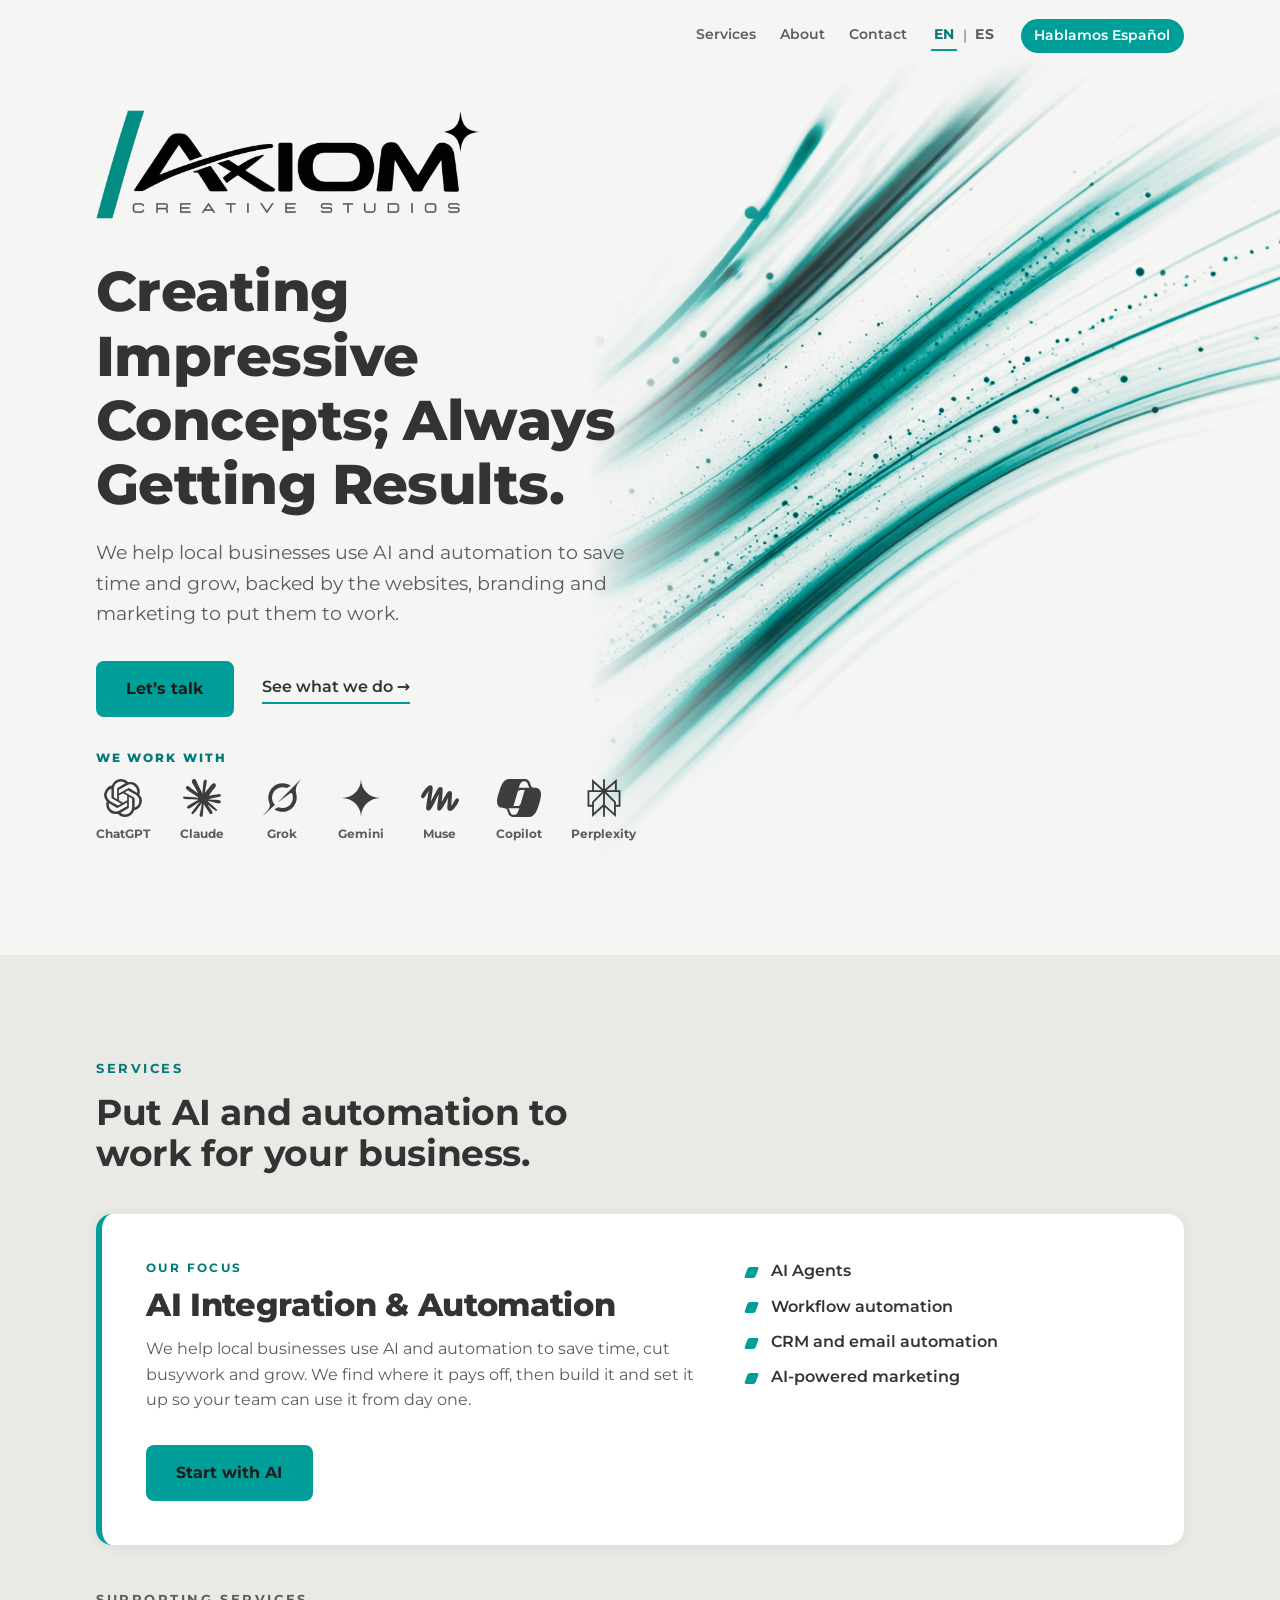
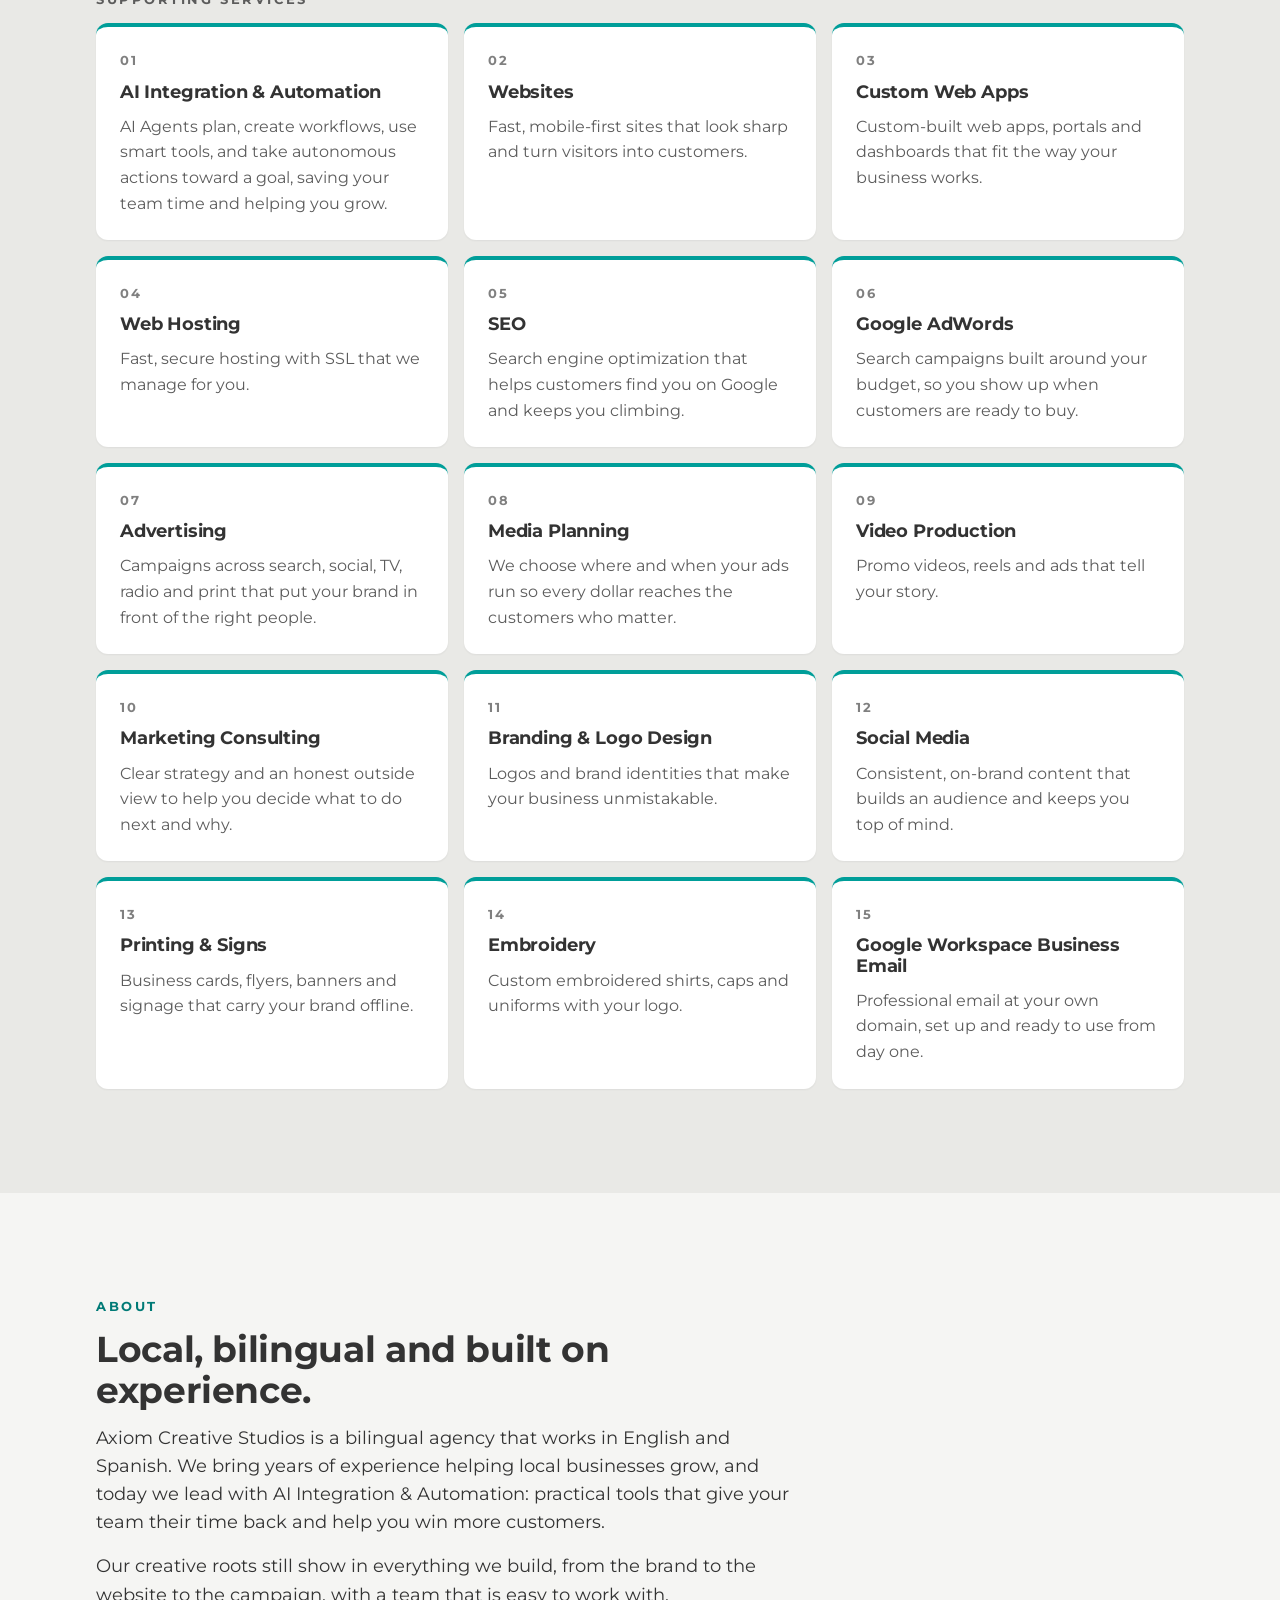
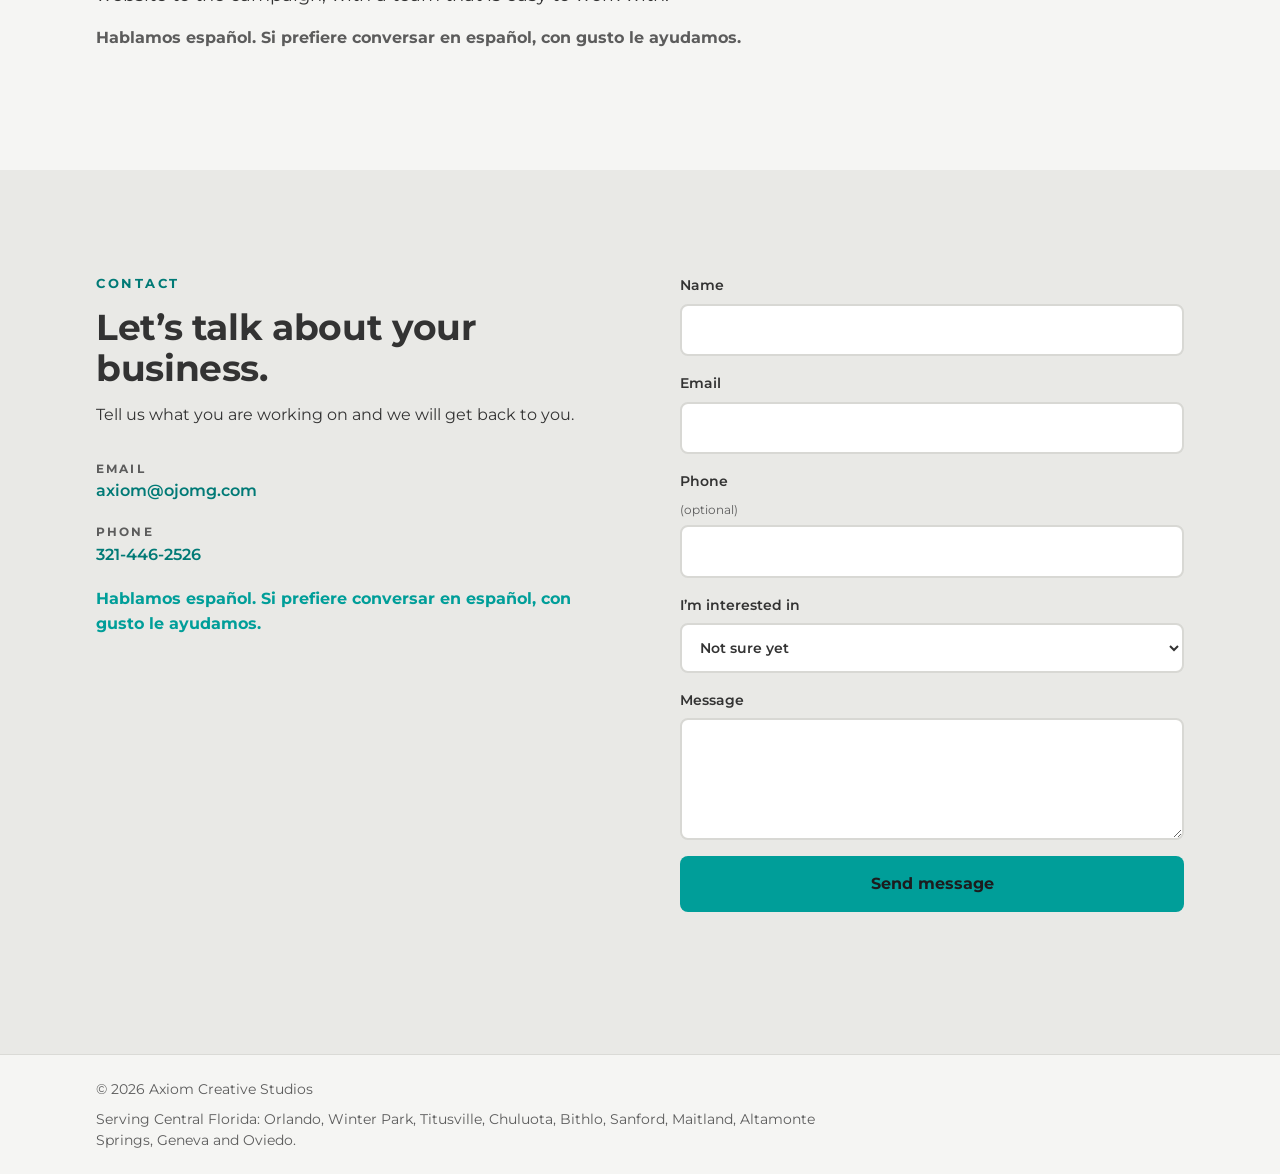
==== index.html @ d04ea693 "SEO: Central Florida service area in schema, titles, and footer (EN/ES)" ====
<!DOCTYPE html>
<html lang="en">
<head>
  <meta name="google-site-verification" content="9jqyWaBI-iNR7sB55jMZqFreVqy4OiHVI0_mML-vgHI" />
<meta charset="utf-8">
<meta name="viewport" content="width=device-width, initial-scale=1">
<title>Axiom Creative Studios | Orlando &amp; Central Florida</title>
<meta name="description" content="Bilingual (EN/ES) agency serving Orlando and Central Florida: AI integration &amp; automation, web design, SEO, Google Ads, branding, video and marketing.">
<meta name="theme-color" content="#F5F5F3">
<link rel="canonical" href="https://axiomcreativestudios.com/">
<link rel="alternate" hreflang="en" href="https://axiomcreativestudios.com/">
<link rel="alternate" hreflang="es" href="https://axiomcreativestudios.com/es/">
<link rel="alternate" hreflang="x-default" href="https://axiomcreativestudios.com/">
<link rel="icon" href="/favicon.ico" sizes="48x48">
<link rel="icon" type="image/png" sizes="64x64" href="/assets/favicon.png">
<link rel="apple-touch-icon" href="/assets/apple-touch-icon.png">
<meta property="og:type" content="website">
<meta property="og:title" content="Axiom Creative Studios | Orlando &amp; Central Florida">
<meta property="og:description" content="Creating Impressive Concepts; Always Getting Results. AI Integration &amp; Automation and marketing for local businesses. Bilingual EN/ES.">
<meta property="og:url" content="https://axiomcreativestudios.com/">
<meta property="og:image" content="https://axiomcreativestudios.com/assets/og.png">
<meta property="og:site_name" content="Axiom Creative Studios">
<meta property="og:image:width" content="1200">
<meta property="og:image:height" content="630">
<meta property="og:image:alt" content="Axiom Creative Studios, bilingual AI and marketing agency serving Orlando and Central Florida">
<meta property="og:locale" content="en_US">
<meta property="og:locale:alternate" content="es_US">
<meta name="twitter:card" content="summary_large_image">
<meta name="twitter:title" content="Axiom Creative Studios | Orlando &amp; Central Florida">
<meta name="twitter:description" content="Creating Impressive Concepts; Always Getting Results. AI Integration &amp; Automation and marketing for local businesses. Bilingual EN/ES.">
<meta name="twitter:image" content="https://axiomcreativestudios.com/assets/og.png">
<meta name="twitter:image:alt" content="Axiom Creative Studios, bilingual AI and marketing agency serving Orlando and Central Florida">
<link rel="preload" href="assets/fonts/montserrat-latin-wght-normal.woff2" as="font" type="font/woff2" crossorigin>
<link rel="stylesheet" href="style.css">
<script type="application/ld+json">
{"@context": "https://schema.org", "@type": "ProfessionalService", "@id": "https://axiomcreativestudios.com/#organization", "name": "Axiom Creative Studios", "url": "https://axiomcreativestudios.com/", "logo": "https://axiomcreativestudios.com/assets/logo.png", "image": "https://axiomcreativestudios.com/assets/og.png", "description": "Bilingual (English/Spanish) agency serving Orlando and Central Florida, offering AI Integration & Automation, websites, SEO, advertising, branding and marketing services for local businesses.", "email": "axiom@ojomg.com", "telephone": "+1-321-446-2526", "address": {"@type": "PostalAddress", "addressLocality": "Orlando", "addressRegion": "FL", "addressCountry": "US"}, "areaServed": [{"@type": "AdministrativeArea", "name": "Central Florida"}, {"@type": "City", "name": "Orlando", "containedInPlace": {"@type": "State", "name": "Florida"}}, {"@type": "City", "name": "Winter Park", "containedInPlace": {"@type": "State", "name": "Florida"}}, {"@type": "City", "name": "Titusville", "containedInPlace": {"@type": "State", "name": "Florida"}}, {"@type": "City", "name": "Chuluota", "containedInPlace": {"@type": "State", "name": "Florida"}}, {"@type": "City", "name": "Bithlo", "containedInPlace": {"@type": "State", "name": "Florida"}}, {"@type": "City", "name": "Sanford", "containedInPlace": {"@type": "State", "name": "Florida"}}, {"@type": "City", "name": "Maitland", "containedInPlace": {"@type": "State", "name": "Florida"}}, {"@type": "City", "name": "Altamonte Springs", "containedInPlace": {"@type": "State", "name": "Florida"}}, {"@type": "City", "name": "Geneva", "containedInPlace": {"@type": "State", "name": "Florida"}}, {"@type": "City", "name": "Oviedo", "containedInPlace": {"@type": "State", "name": "Florida"}}], "knowsLanguage": ["en", "es"], "availableLanguage": ["English", "Spanish"], "contactPoint": {"@type": "ContactPoint", "contactType": "customer service", "email": "axiom@ojomg.com", "telephone": "+1-321-446-2526", "availableLanguage": ["English", "Spanish"]}, "makesOffer": [{"@type": "Offer", "itemOffered": {"@type": "Service", "name": "AI Integration & Automation"}}, {"@type": "Offer", "itemOffered": {"@type": "Service", "name": "Website Design"}}, {"@type": "Offer", "itemOffered": {"@type": "Service", "name": "Custom Web Apps"}}, {"@type": "Offer", "itemOffered": {"@type": "Service", "name": "Web Hosting"}}, {"@type": "Offer", "itemOffered": {"@type": "Service", "name": "Search Engine Optimization (SEO)"}}, {"@type": "Offer", "itemOffered": {"@type": "Service", "name": "Google Ads (AdWords)"}}, {"@type": "Offer", "itemOffered": {"@type": "Service", "name": "Advertising"}}, {"@type": "Offer", "itemOffered": {"@type": "Service", "name": "Media Planning"}}, {"@type": "Offer", "itemOffered": {"@type": "Service", "name": "Video Production"}}, {"@type": "Offer", "itemOffered": {"@type": "Service", "name": "Marketing Consulting"}}, {"@type": "Offer", "itemOffered": {"@type": "Service", "name": "Branding & Logo Design"}}, {"@type": "Offer", "itemOffered": {"@type": "Service", "name": "Social Media Marketing"}}, {"@type": "Offer", "itemOffered": {"@type": "Service", "name": "Printing & Signs"}}, {"@type": "Offer", "itemOffered": {"@type": "Service", "name": "Embroidery"}}, {"@type": "Offer", "itemOffered": {"@type": "Service", "name": "Google Workspace Business Email"}}]}
</script>
</head>
<body>
<a class="skip" href="#services">Skip to content</a>

<header class="hero hero--bleed" id="top">
  <nav class="nav" aria-label="Main">
    <a href="#services">Services</a>
    <a href="#about">About</a>
    <a href="#contact">Contact</a>
    <div class="lang-switch" role="group" aria-label="Language">
      <a href="/" lang="en" hreflang="en" aria-current="page">EN</a>
      <span class="lang-sep" aria-hidden="true">|</span>
      <a href="/es/" lang="es" hreflang="es">ES</a>
    </div>
    <a class="nav-es" href="/es/" lang="es">Hablamos Espa&ntilde;ol</a>
  </nav>
  <div class="hero-visual hero-visual--bleed" aria-hidden="true">
    <picture>
      <source type="image/webp" srcset="assets/hero-data-streams.webp">
      <img src="assets/hero-data-streams.png" width="1600" height="1000" alt="">
    </picture>
  </div>
  <div class="wrap hero-inner hero-inner--bleed">
    <div class="hero-copy">
    <img class="hero-logo" src="assets/logo.webp" width="1200" height="341" alt="Axiom Creative Studios">
    <h1>Creating Impressive Concepts; Always Getting&nbsp;Results.</h1>
    <p class="lead">We help local businesses use AI and automation to save time and grow, backed by the websites, branding and marketing to put them to work.</p>
    <p class="hero-cta">
      <a class="btn btn-primary" href="#contact">Let&rsquo;s talk</a>
      <a class="btn-link" href="#services">See what we do <span aria-hidden="true">&rarr;</span></a>
    </p>
    <div class="ai-logos">
      <p class="ai-logos-label">We work with</p>
      <ul class="ai-logos-list">
        <li><img src="assets/ai-logos/chatgpt.svg" width="24" height="24" alt="ChatGPT"><span>ChatGPT</span></li>
        <li><img src="assets/ai-logos/claude.svg" width="24" height="24" alt="Claude"><span>Claude</span></li>
        <li><img src="assets/ai-logos/grok.svg" width="24" height="24" alt="Grok"><span>Grok</span></li>
        <li><img src="assets/ai-logos/gemini.svg" width="24" height="24" alt="Gemini"><span>Gemini</span></li>
        <li><img src="assets/ai-logos/muse.svg" width="24" height="24" alt="Muse"><span>Muse</span></li>
        <li><img src="assets/ai-logos/copilot.svg" width="24" height="24" alt="Copilot"><span>Copilot</span></li>
        <li><img src="assets/ai-logos/perplexity.svg" width="24" height="24" alt="Perplexity"><span>Perplexity</span></li>
      </ul>
    </div>
    </div>
  </div>
</header>

<main>
<section class="services" id="services" aria-labelledby="services-h">
  <div class="wrap">
    <p class="eyebrow">Services</p>
    <h2 id="services-h">Put AI and automation to work for your business.</h2>

    <article class="feature">
      <div>
        <p class="tag">Our focus</p>
        <h3>AI Integration &amp; Automation</h3>
        <p>We help local businesses use AI and automation to save time, cut busywork and grow. We find where it pays off, then build it and set it up so your team can use it from day one.</p>
      </div>
      <ul class="feature-list">
        <li>AI Agents</li>
        <li>Workflow automation</li>
        <li>CRM and email automation</li>
        <li>AI-powered marketing</li>
      </ul>
      <a class="btn btn-primary" href="#contact">Start with AI</a>
    </article>

    <h3 class="sub">Supporting services</h3>
    <ul class="grid">
      <li class="card"><span class="num" aria-hidden="true">01</span><h3>AI Integration &amp; Automation</h3><p>AI Agents plan, create workflows, use smart tools, and take autonomous actions toward a goal, saving your team time and helping you grow.</p></li>
      <li class="card"><span class="num" aria-hidden="true">02</span><h3>Websites</h3><p>Fast, mobile-first sites that look sharp and turn visitors into customers.</p></li>
      <li class="card"><span class="num" aria-hidden="true">03</span><h3>Custom Web Apps</h3><p>Custom-built web apps, portals and dashboards that fit the way your business works.</p></li>
      <li class="card"><span class="num" aria-hidden="true">04</span><h3>Web Hosting</h3><p>Fast, secure hosting with SSL that we manage for you.</p></li>
      <li class="card"><span class="num" aria-hidden="true">05</span><h3>SEO</h3><p>Search engine optimization that helps customers find you on Google and keeps you climbing.</p></li>
      <li class="card"><span class="num" aria-hidden="true">06</span><h3>Google AdWords</h3><p>Search campaigns built around your budget, so you show up when customers are ready to buy.</p></li>
      <li class="card"><span class="num" aria-hidden="true">07</span><h3>Advertising</h3><p>Campaigns across search, social, TV, radio and print that put your brand in front of the right people.</p></li>
      <li class="card"><span class="num" aria-hidden="true">08</span><h3>Media Planning</h3><p>We choose where and when your ads run so every dollar reaches the customers who matter.</p></li>
      <li class="card"><span class="num" aria-hidden="true">09</span><h3>Video Production</h3><p>Promo videos, reels and ads that tell your story.</p></li>
      <li class="card"><span class="num" aria-hidden="true">10</span><h3>Marketing Consulting</h3><p>Clear strategy and an honest outside view to help you decide what to do next and why.</p></li>
      <li class="card"><span class="num" aria-hidden="true">11</span><h3>Branding &amp; Logo Design</h3><p>Logos and brand identities that make your business unmistakable.</p></li>
      <li class="card"><span class="num" aria-hidden="true">12</span><h3>Social Media</h3><p>Consistent, on-brand content that builds an audience and keeps you top of mind.</p></li>
      <li class="card"><span class="num" aria-hidden="true">13</span><h3>Printing &amp; Signs</h3><p>Business cards, flyers, banners and signage that carry your brand offline.</p></li>
      <li class="card"><span class="num" aria-hidden="true">14</span><h3>Embroidery</h3><p>Custom embroidered shirts, caps and uniforms with your logo.</p></li>
      <li class="card"><span class="num" aria-hidden="true">15</span><h3>Google Workspace Business Email</h3><p>Professional email at your own domain, set up and ready to use from day one.</p></li>
    </ul>
  </div>
</section>

<section class="about" id="about" aria-labelledby="about-h">
  <div class="wrap narrow">
    <p class="eyebrow">About</p>
    <h2 id="about-h">Local, bilingual and built on experience.</h2>
    <p>Axiom Creative Studios is a bilingual agency that works in English and Spanish. We bring years of experience helping local businesses grow, and today we lead with AI Integration &amp; Automation: practical tools that give your team their time back and help you win more customers.</p><p>Our creative roots still show in everything we build, from the brand to the website to the campaign, with a team that is easy to work with.</p>
    <p class="es-note" lang="es">Hablamos espa&ntilde;ol. Si prefiere conversar en espa&ntilde;ol, con gusto le ayudamos.</p>
  </div>
</section>

<section class="contact" id="contact" aria-labelledby="contact-h">
  <div class="wrap contact-grid">
    <div>
      <p class="eyebrow">Contact</p>
      <h2 id="contact-h">Let&rsquo;s talk about your business.</h2>
      <p>Tell us what you are working on and we will get back to you.</p>
      <ul class="info">
        <li><span>Email</span><a href="mailto:axiom@ojomg.com">axiom@ojomg.com</a></li>
        <li><span>Phone</span><a href="tel:+13214462526">321-446-2526</a></li>
      </ul>
      <p class="es-note" lang="es">Hablamos espa&ntilde;ol. Si prefiere conversar en espa&ntilde;ol, con gusto le ayudamos.</p>
    </div>
    <form id="form" class="form" action="https://formsubmit.co/ajax/7cbbb606fe5fa0373ffbc75c86ce14c3" method="POST">
      <input type="hidden" name="_subject" value="New inquiry from axiomcreativestudios.com">
      <input type="hidden" name="_template" value="table">
      <input type="hidden" name="_captcha" value="false">
      <label>Name<input name="name" autocomplete="name" required></label>
      <label>Email<input type="email" name="email" autocomplete="email" required></label>
      <label>Phone <small>(optional)</small><input type="tel" name="phone" autocomplete="tel"></label>
      <label>I&rsquo;m interested in
        <select name="service">
          <option>Not sure yet</option>
          <option>AI Integration &amp; Automation</option>
          <option>Websites</option>
          <option>Custom Web Apps</option>
          <option>Web Hosting</option>
          <option>SEO</option>
          <option>Google AdWords</option>
          <option>Advertising</option>
          <option>Media Planning</option>
          <option>Video Production</option>
          <option>Marketing Consulting</option>
          <option>Branding &amp; Logo Design</option>
          <option>Social Media</option>
          <option>Printing &amp; Signs</option>
          <option>Embroidery</option>
          <option>Google Workspace Business Email</option>
        </select>
      </label>
      <label>Message<textarea name="message" rows="4" required></textarea></label>
      <input type="text" name="_honey" tabindex="-1" autocomplete="off" class="hp" aria-hidden="true">
      <button class="btn btn-primary" type="submit">Send message</button>
      <p class="status" id="status" role="status" aria-live="polite"></p>
    </form>
  </div>
</section>
</main>

<footer class="footer">
  <div class="wrap">
    <p>&copy; 2026 Axiom Creative Studios</p>
    <p class="service-area">Serving Central Florida: Orlando, Winter Park, Titusville, Chuluota, Bithlo, Sanford, Maitland, Altamonte Springs, Geneva and Oviedo.</p>
  </div>
</footer>

<script>
(function(){
  var f=document.getElementById('form'),s=document.getElementById('status');
  f.addEventListener('submit',function(e){
    e.preventDefault();
    var b=f.querySelector('button[type="submit"]');
    b.disabled=true;
    s.textContent='Sending...';
    var d=new FormData(f);
    if(d.get('email')) d.set('_replyto',d.get('email'));
    fetch(f.action,{method:'POST',body:d,headers:{Accept:'application/json'}})
      .then(function(r){
        return r.json().then(function(data){
          var activating=data&&typeof data.message==='string'&&/activat/i.test(data.message);
          if((!r.ok||data.success===false||data.success==='false')&&!activating) throw data;
          return data;
        },function(){if(!r.ok)throw 0;});
      })
      .then(function(){
        f.reset();
        s.textContent='Thanks! We\u2019ll get back to you soon.';
      })
      .catch(function(){
        var body='Name: '+d.get('name')+'\nEmail: '+d.get('email')+'\nPhone: '+(d.get('phone')||'')+'\nInterested in: '+d.get('service')+'\n\n'+d.get('message');
        s.textContent='Something went wrong. Opening your email app so you can send the message instead...';
        location.href='mailto:axiom@ojomg.com?subject='+encodeURIComponent('Website inquiry from '+d.get('name'))+'&body='+encodeURIComponent(body);
      })
      .then(function(){b.disabled=false;});
  });
})();
</script>
</body>
</html>
---- style.css ----
@font-face{font-family:Montserrat;src:url(assets/fonts/montserrat-latin-wght-normal.woff2) format("woff2");font-weight:100 900;font-style:normal;font-display:swap}
:root{--teal:#009E99;--teal-text:#007A76;--text:#333333;--muted:#5C5C5C;--gray:#808080;--off:#F5F5F3;--soft:#E9E9E6;--ink:#1C1C1E}
*,*::before,*::after{box-sizing:border-box}
html{scroll-behavior:smooth;scroll-padding-top:1rem}
body{margin:0;font-family:Montserrat,system-ui,-apple-system,"Segoe UI",sans-serif;color:var(--text);background:var(--off);line-height:1.6;font-size:1rem;-webkit-text-size-adjust:100%}
img{max-width:100%;height:auto;display:block}
a{color:inherit}
.wrap{width:min(100% - 2.5rem,68rem);margin-inline:auto}
.narrow>*{max-width:44rem}
.skip{position:absolute;left:-999px;top:0;background:var(--teal);color:var(--ink);padding:.6rem 1rem;z-index:10}
.skip:focus{left:0}
:focus-visible{outline:3px solid var(--teal);outline-offset:3px}

h1,h2,h3{line-height:1.15;margin:0 0 .75rem;font-weight:700;letter-spacing:-.01em;color:var(--text)}
h1{font-size:clamp(1.85rem,7vw,3.5rem);font-weight:800;max-width:20ch}
h2{font-size:clamp(1.5rem,4.5vw,2.25rem);max-width:24ch}
h3{font-size:1.1rem}
p{margin:0 0 1rem}
.eyebrow{font-size:.8rem;font-weight:700;letter-spacing:.2em;text-transform:uppercase;color:var(--teal-text);margin-bottom:.75rem}

/* Hero */
.hero{background:var(--off);padding-bottom:clamp(3.5rem,10vw,7rem);position:relative;overflow:hidden}
.hero::after{content:"";position:absolute;right:-8rem;top:-8rem;width:26rem;height:26rem;border-radius:50%;background:radial-gradient(closest-side,rgba(0,158,153,.12),transparent);pointer-events:none}
.nav{display:flex;justify-content:flex-end;gap:1.5rem;padding:1.1rem 1.25rem;font-size:.85rem;font-weight:600;position:relative;z-index:1}
.nav a{text-decoration:none;color:var(--muted);padding:.4rem 0;border-bottom:2px solid transparent}
.nav a:hover{color:var(--text);border-bottom-color:var(--teal)}
.nav{align-items:center}
.nav a.nav-es{background:var(--teal);color:#fff;padding:.4rem .85rem;border-radius:999px;border-bottom:0;white-space:nowrap}
.nav a.nav-es:hover{color:#fff;filter:brightness(1.08)}
@media (max-width:480px){.nav{flex-wrap:wrap;gap:.65rem 1rem;font-size:.8rem}.nav a.nav-es{padding:.35rem .7rem}}
.hero-inner{padding-top:clamp(1.5rem,5vw,3.5rem);position:relative;z-index:1}
.hero-logo{width:min(100%,26rem);margin-bottom:clamp(2rem,6vw,3.5rem)}
.lead{font-size:clamp(1rem,2.6vw,1.2rem);max-width:40rem;color:var(--muted);margin:1.25rem 0 2rem}
.hero-cta{display:flex;flex-wrap:wrap;align-items:center;gap:1.25rem 1.75rem;margin:0}

.btn{display:inline-block;font:inherit;font-weight:700;font-size:1rem;text-decoration:none;border:0;border-radius:.5rem;padding:.95rem 1.9rem;cursor:pointer;transition:transform .15s,box-shadow .15s}
.btn-primary{background:var(--teal);color:var(--ink)}
.btn-primary:hover{transform:translateY(-2px);box-shadow:0 8px 22px rgba(0,158,153,.32)}
.btn:disabled{opacity:.6;cursor:wait}
.btn-link{font-weight:600;color:var(--text);text-decoration:none;border-bottom:2px solid var(--teal);padding-bottom:.15rem}
.btn-link:hover{color:var(--teal-text)}

/* Services */
.services{background:var(--soft);padding:clamp(3.5rem,9vw,6.5rem) 0}
.feature{margin:2.5rem 0 3rem;background:#fff;color:var(--text);border-radius:1rem;padding:clamp(1.5rem,5vw,2.75rem);border-left:6px solid var(--teal);box-shadow:0 2px 12px rgba(51,51,51,.08);display:grid;gap:1.5rem;align-items:start}
.feature h3{font-size:clamp(1.5rem,4.5vw,2rem);font-weight:800}
.feature p{color:var(--muted);margin:0}
.tag{font-size:.75rem!important;font-weight:700;letter-spacing:.2em;text-transform:uppercase;color:var(--teal-text)!important;margin-bottom:.6rem!important}
.feature-list{list-style:none;margin:0;padding:0;display:grid;gap:.6rem}
.feature-list li{padding-left:1.6rem;position:relative;font-weight:600}
.feature-list li::before{content:"";position:absolute;left:0;top:.55em;width:.7rem;height:.7rem;border-radius:2px;background:var(--teal);transform:skewX(-20deg)}
.feature .btn{justify-self:start}
.sub{font-size:.8rem;letter-spacing:.2em;text-transform:uppercase;color:var(--muted);margin:0 0 1rem}
.grid{list-style:none;margin:0;padding:0;display:grid;gap:1rem;grid-template-columns:1fr}
.card{background:#fff;border-radius:.75rem;padding:1.5rem;border-top:4px solid var(--teal);box-shadow:0 1px 2px rgba(28,28,30,.06)}
.card p{margin:0;color:var(--muted)}
.num{display:block;font-size:.8rem;font-weight:700;letter-spacing:.15em;color:var(--gray);margin-bottom:.6rem}

/* About */
.about{background:var(--off);padding:clamp(3.5rem,9vw,6.5rem) 0}
.about p:not(.eyebrow){font-size:1.1rem}
.about [lang=es]{color:var(--muted);font-size:1rem!important}

/* Contact */
.contact{background:var(--soft);padding:clamp(3.5rem,9vw,6.5rem) 0}
.contact-grid{display:grid;gap:2.5rem}
.info{list-style:none;padding:0;margin:2rem 0 0}
.info li{display:flex;flex-direction:column;margin-bottom:1.1rem}
.info span{font-size:.75rem;letter-spacing:.18em;text-transform:uppercase;color:var(--muted);font-weight:700}
.info a{color:var(--teal-text);font-weight:600;text-decoration:none;word-break:break-word;border-bottom:1px solid transparent;width:fit-content}
.info a:hover{border-bottom-color:var(--teal-text)}
.form{display:grid;gap:1rem}
.form label{display:grid;gap:.4rem;font-weight:600;font-size:.9rem}
.form small{font-weight:400;color:var(--muted)}
input,select,textarea{font:inherit;color:var(--text);background:#fff;border:2px solid #D8D8D4;border-radius:.5rem;padding:.8rem .9rem;width:100%}
input:focus,select:focus,textarea:focus{outline:none;border-color:var(--teal);box-shadow:0 0 0 3px rgba(0,158,153,.2)}
textarea{resize:vertical;min-height:7rem}
.hp{position:absolute;left:-9999px;height:0;width:0;opacity:0}
.status{min-height:1.5em;margin:0;color:var(--teal-text);font-weight:600;font-size:.9rem}

/* Footer */
.footer{background:var(--off);color:var(--muted);border-top:1px solid #DADAD6;padding:1.5rem 0;font-size:.85rem}
.footer p{margin:0}
.footer .service-area{margin-top:.55rem;max-width:46rem;line-height:1.5}

@media (min-width:40rem){.grid{grid-template-columns:repeat(2,1fr)}}
@media (min-width:48rem){.feature{grid-template-columns:1.4fr 1fr;gap:2rem 3rem}.feature .btn{grid-column:1/-1}}
@media (min-width:62rem){
  .grid{grid-template-columns:repeat(3,1fr)}
  .contact-grid{grid-template-columns:1fr 1fr;gap:5rem;align-items:start}
  .nav{padding-inline:max(1.25rem,calc((100vw - 68rem)/2))}
}
@media (prefers-reduced-motion:reduce){html{scroll-behavior:auto}.btn{transition:none}}

/* Hero visual: full-bleed data streams, fades into the page. Below the copy on small screens so text is never covered. */
.hero--bleed{position:relative;overflow:hidden;display:grid;grid-template-columns:1fr;grid-template-areas:"nav" "copy" "visual"}
.hero--bleed>.nav{grid-area:nav}
.hero--bleed>.hero-inner{grid-area:copy}
.hero--bleed>.hero-visual--bleed{grid-area:visual}
.hero-copy{min-width:0}
.hero-visual--bleed{width:min(100% - 2.5rem,40rem);justify-self:center;margin:.75rem auto 0;pointer-events:none}
.hero-visual--bleed picture,.hero-visual--bleed img{display:block;width:100%;height:auto;border:0;background:transparent}
.hero-inner--bleed{padding-top:clamp(1.25rem,3vw,2.5rem)}
@media (min-width:62rem){
  .hero--bleed{grid-template-areas:"nav" "copy"}
  .hero--bleed::after{display:none}
  .hero-visual--bleed{position:absolute;right:0;top:2.75rem;bottom:0;width:54%;max-width:none;margin:0;justify-self:auto;z-index:0}
  .hero-visual--bleed picture{height:100%}
  .hero-visual--bleed img{height:100%;object-fit:cover;object-position:right center;-webkit-mask-image:linear-gradient(to right,transparent 0%,#000 26%,#000 100%);mask-image:linear-gradient(to right,transparent 0%,#000 26%,#000 100%)}
  .hero--bleed .nav,.hero--bleed .hero-inner{position:relative;z-index:1}
  .hero-inner--bleed .hero-copy{max-width:34rem}
  .hero-inner--bleed .hero-logo{width:min(100%,24rem);margin-bottom:clamp(1.5rem,4vw,2.5rem)}
  .hero-inner--bleed h1{max-width:18ch}
}

.es-note{color:var(--teal);font-weight:700}

/* Language switch */
.lang-switch{display:inline-flex;align-items:center;gap:.35rem;font-weight:700;letter-spacing:.04em}
.nav .lang-switch a{padding:.2rem .15rem;color:var(--muted)}
.nav .lang-switch a[aria-current="page"]{color:var(--teal-text);border-bottom-color:var(--teal)}
.nav .lang-switch a:hover{color:var(--teal-text);border-bottom-color:var(--teal)}
.lang-sep{color:var(--gray);font-weight:500;user-select:none}

.ai-logos{margin-top:2rem}
.ai-logos-label{font-size:.72rem;font-weight:800;letter-spacing:.18em;text-transform:uppercase;color:var(--teal-text);margin:0 0 .75rem}
.ai-logos-list{list-style:none;display:flex;flex-wrap:wrap;align-items:flex-end;gap:1.1rem 1.55rem;margin:0;padding:0}
.ai-logos-list li{display:flex;flex-direction:column;align-items:center;gap:.4rem;min-width:3.4rem}
.ai-logos-list img{height:38px;width:auto;max-width:50px;display:block;filter:brightness(0);opacity:.75;transition:opacity .15s,transform .15s}
.ai-logos-list li:hover img{opacity:1;transform:translateY(-2px)}
.ai-logos-list span{font-size:.76rem;font-weight:700;color:var(--muted);white-space:nowrap}
.ai-logos-list li:hover span{color:var(--teal-text)}
@media (max-width:640px){.ai-logos-list{flex-wrap:nowrap;overflow-x:auto;-webkit-overflow-scrolling:touch;padding-bottom:.45rem;gap:1rem 1.2rem}.ai-logos-list img{height:32px}}
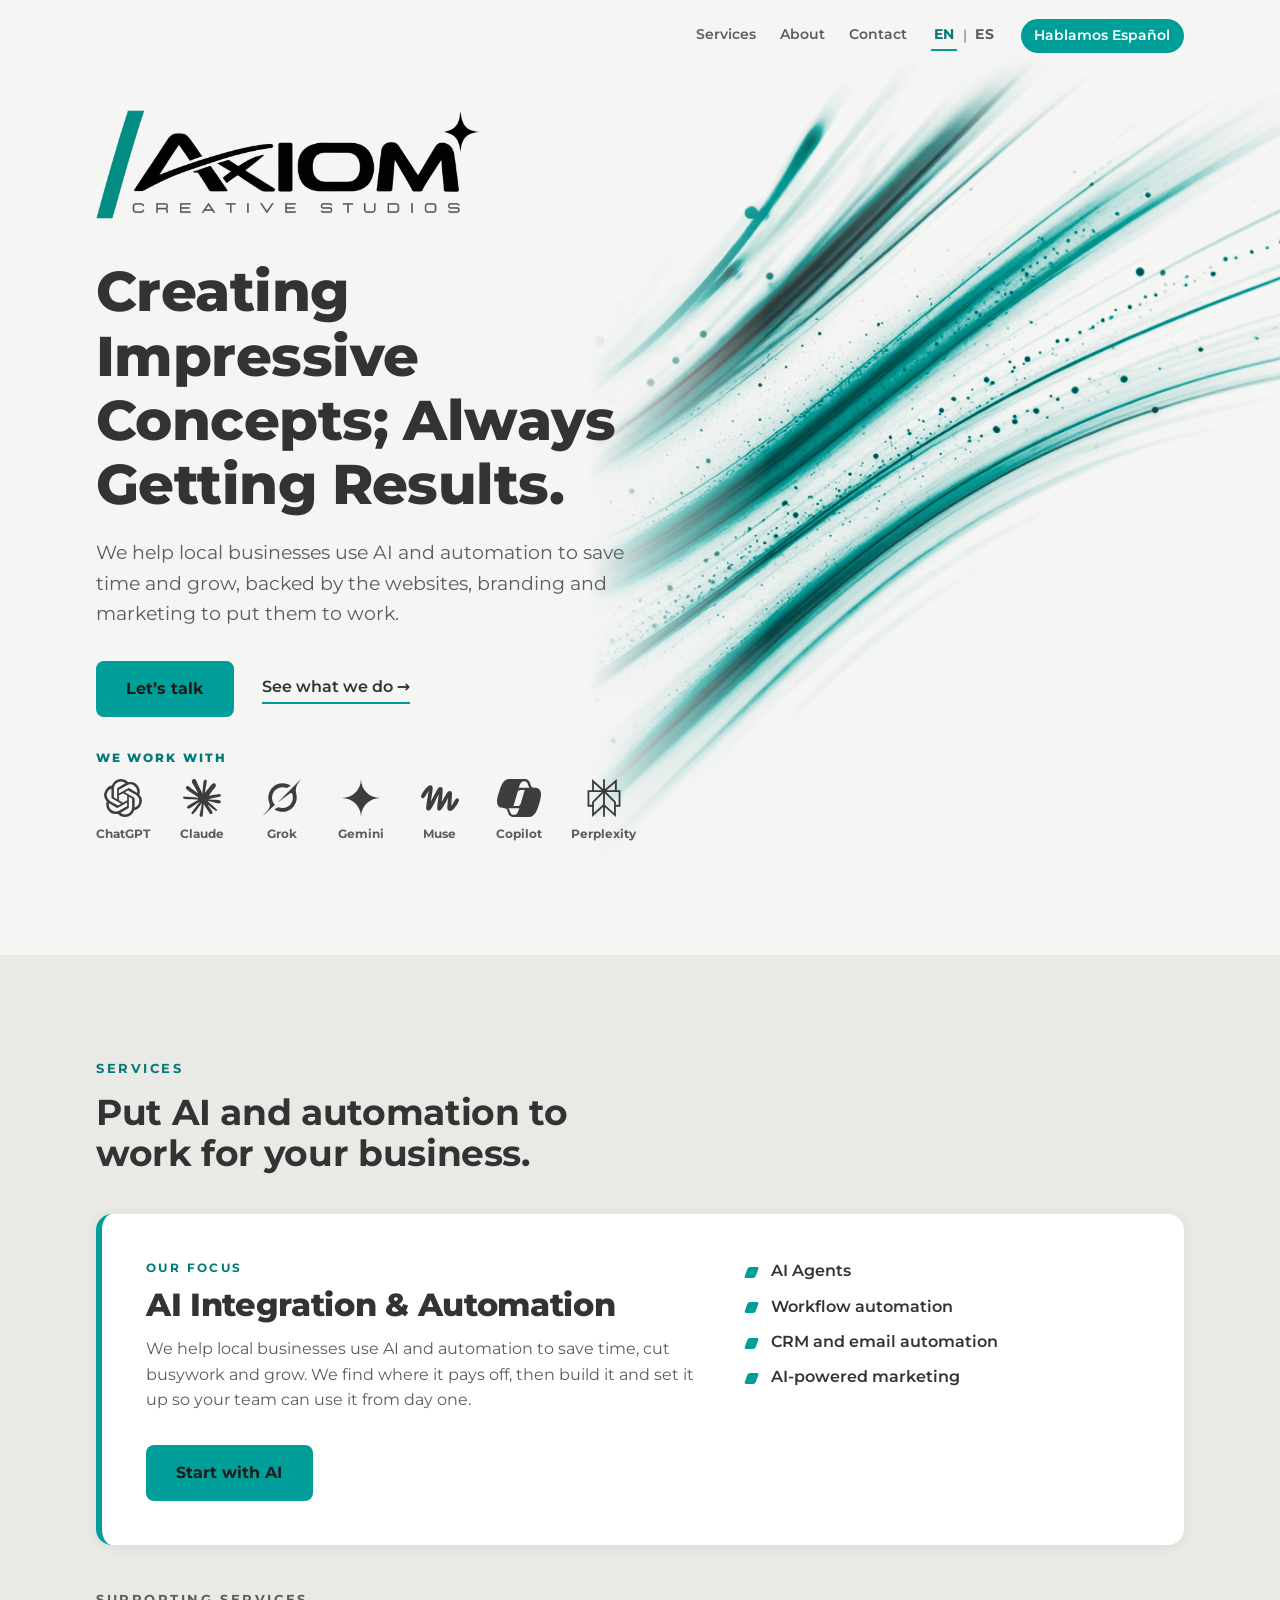
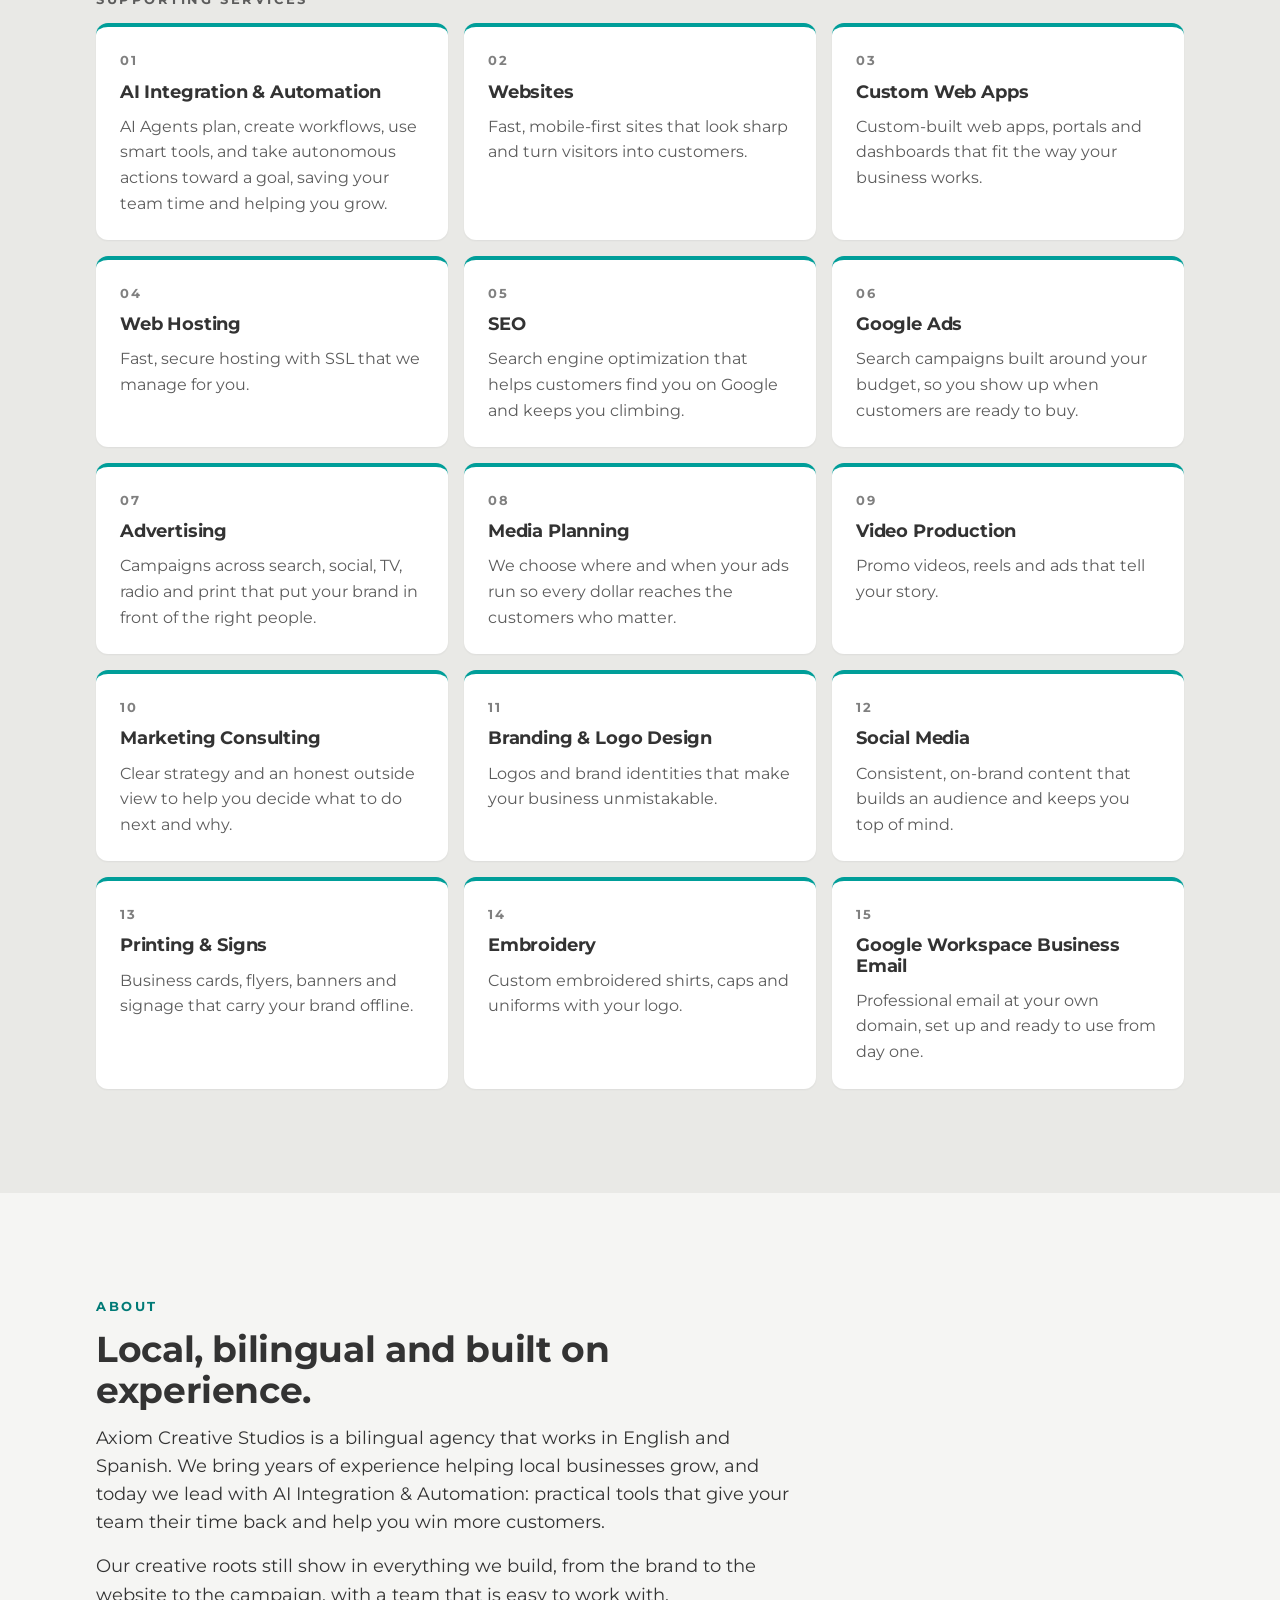
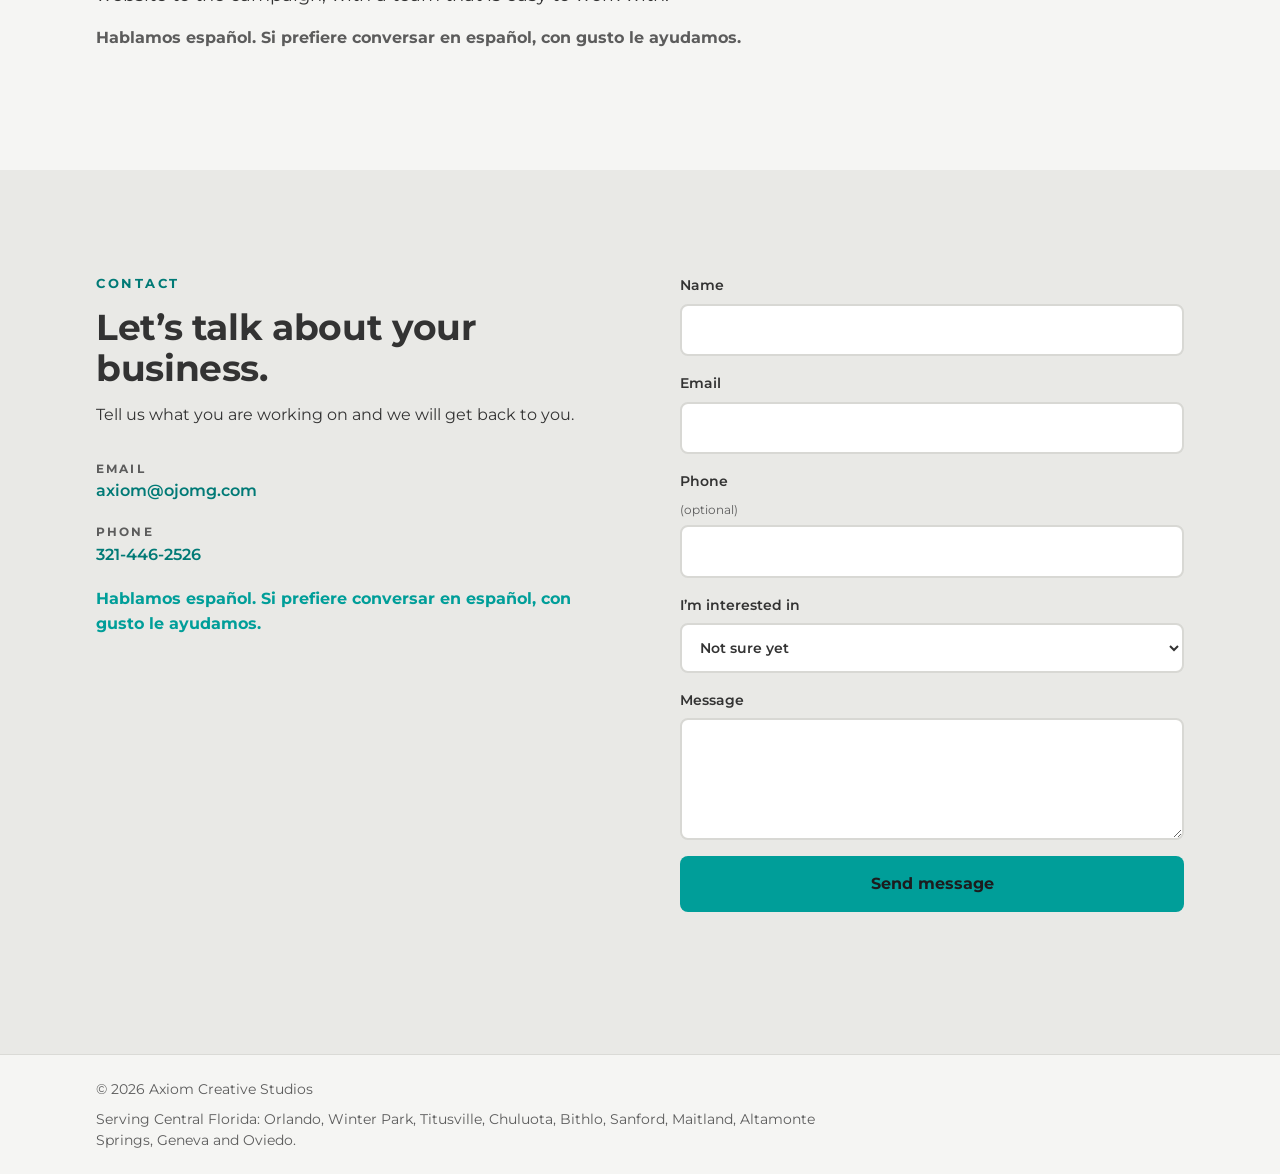
==== commit f0444509: "Rename Google AdWords to Google Ads in EN/ES copy and schema" ====
--- a/index.html
+++ b/index.html
@@ -33,7 +33,7 @@
 <link rel="preload" href="assets/fonts/montserrat-latin-wght-normal.woff2" as="font" type="font/woff2" crossorigin>
 <link rel="stylesheet" href="style.css">
 <script type="application/ld+json">
-{"@context": "https://schema.org", "@type": "ProfessionalService", "@id": "https://axiomcreativestudios.com/#organization", "name": "Axiom Creative Studios", "url": "https://axiomcreativestudios.com/", "logo": "https://axiomcreativestudios.com/assets/logo.png", "image": "https://axiomcreativestudios.com/assets/og.png", "description": "Bilingual (English/Spanish) agency serving Orlando and Central Florida, offering AI Integration & Automation, websites, SEO, advertising, branding and marketing services for local businesses.", "email": "axiom@ojomg.com", "telephone": "+1-321-446-2526", "address": {"@type": "PostalAddress", "addressLocality": "Orlando", "addressRegion": "FL", "addressCountry": "US"}, "areaServed": [{"@type": "AdministrativeArea", "name": "Central Florida"}, {"@type": "City", "name": "Orlando", "containedInPlace": {"@type": "State", "name": "Florida"}}, {"@type": "City", "name": "Winter Park", "containedInPlace": {"@type": "State", "name": "Florida"}}, {"@type": "City", "name": "Titusville", "containedInPlace": {"@type": "State", "name": "Florida"}}, {"@type": "City", "name": "Chuluota", "containedInPlace": {"@type": "State", "name": "Florida"}}, {"@type": "City", "name": "Bithlo", "containedInPlace": {"@type": "State", "name": "Florida"}}, {"@type": "City", "name": "Sanford", "containedInPlace": {"@type": "State", "name": "Florida"}}, {"@type": "City", "name": "Maitland", "containedInPlace": {"@type": "State", "name": "Florida"}}, {"@type": "City", "name": "Altamonte Springs", "containedInPlace": {"@type": "State", "name": "Florida"}}, {"@type": "City", "name": "Geneva", "containedInPlace": {"@type": "State", "name": "Florida"}}, {"@type": "City", "name": "Oviedo", "containedInPlace": {"@type": "State", "name": "Florida"}}], "knowsLanguage": ["en", "es"], "availableLanguage": ["English", "Spanish"], "contactPoint": {"@type": "ContactPoint", "contactType": "customer service", "email": "axiom@ojomg.com", "telephone": "+1-321-446-2526", "availableLanguage": ["English", "Spanish"]}, "makesOffer": [{"@type": "Offer", "itemOffered": {"@type": "Service", "name": "AI Integration & Automation"}}, {"@type": "Offer", "itemOffered": {"@type": "Service", "name": "Website Design"}}, {"@type": "Offer", "itemOffered": {"@type": "Service", "name": "Custom Web Apps"}}, {"@type": "Offer", "itemOffered": {"@type": "Service", "name": "Web Hosting"}}, {"@type": "Offer", "itemOffered": {"@type": "Service", "name": "Search Engine Optimization (SEO)"}}, {"@type": "Offer", "itemOffered": {"@type": "Service", "name": "Google Ads (AdWords)"}}, {"@type": "Offer", "itemOffered": {"@type": "Service", "name": "Advertising"}}, {"@type": "Offer", "itemOffered": {"@type": "Service", "name": "Media Planning"}}, {"@type": "Offer", "itemOffered": {"@type": "Service", "name": "Video Production"}}, {"@type": "Offer", "itemOffered": {"@type": "Service", "name": "Marketing Consulting"}}, {"@type": "Offer", "itemOffered": {"@type": "Service", "name": "Branding & Logo Design"}}, {"@type": "Offer", "itemOffered": {"@type": "Service", "name": "Social Media Marketing"}}, {"@type": "Offer", "itemOffered": {"@type": "Service", "name": "Printing & Signs"}}, {"@type": "Offer", "itemOffered": {"@type": "Service", "name": "Embroidery"}}, {"@type": "Offer", "itemOffered": {"@type": "Service", "name": "Google Workspace Business Email"}}]}
+{"@context": "https://schema.org", "@type": "ProfessionalService", "@id": "https://axiomcreativestudios.com/#organization", "name": "Axiom Creative Studios", "url": "https://axiomcreativestudios.com/", "logo": "https://axiomcreativestudios.com/assets/logo.png", "image": "https://axiomcreativestudios.com/assets/og.png", "description": "Bilingual (English/Spanish) agency serving Orlando and Central Florida, offering AI Integration & Automation, websites, SEO, advertising, branding and marketing services for local businesses.", "email": "axiom@ojomg.com", "telephone": "+1-321-446-2526", "address": {"@type": "PostalAddress", "addressLocality": "Orlando", "addressRegion": "FL", "addressCountry": "US"}, "areaServed": [{"@type": "AdministrativeArea", "name": "Central Florida"}, {"@type": "City", "name": "Orlando", "containedInPlace": {"@type": "State", "name": "Florida"}}, {"@type": "City", "name": "Winter Park", "containedInPlace": {"@type": "State", "name": "Florida"}}, {"@type": "City", "name": "Titusville", "containedInPlace": {"@type": "State", "name": "Florida"}}, {"@type": "City", "name": "Chuluota", "containedInPlace": {"@type": "State", "name": "Florida"}}, {"@type": "City", "name": "Bithlo", "containedInPlace": {"@type": "State", "name": "Florida"}}, {"@type": "City", "name": "Sanford", "containedInPlace": {"@type": "State", "name": "Florida"}}, {"@type": "City", "name": "Maitland", "containedInPlace": {"@type": "State", "name": "Florida"}}, {"@type": "City", "name": "Altamonte Springs", "containedInPlace": {"@type": "State", "name": "Florida"}}, {"@type": "City", "name": "Geneva", "containedInPlace": {"@type": "State", "name": "Florida"}}, {"@type": "City", "name": "Oviedo", "containedInPlace": {"@type": "State", "name": "Florida"}}], "knowsLanguage": ["en", "es"], "availableLanguage": ["English", "Spanish"], "contactPoint": {"@type": "ContactPoint", "contactType": "customer service", "email": "axiom@ojomg.com", "telephone": "+1-321-446-2526", "availableLanguage": ["English", "Spanish"]}, "makesOffer": [{"@type": "Offer", "itemOffered": {"@type": "Service", "name": "AI Integration & Automation"}}, {"@type": "Offer", "itemOffered": {"@type": "Service", "name": "Website Design"}}, {"@type": "Offer", "itemOffered": {"@type": "Service", "name": "Custom Web Apps"}}, {"@type": "Offer", "itemOffered": {"@type": "Service", "name": "Web Hosting"}}, {"@type": "Offer", "itemOffered": {"@type": "Service", "name": "Search Engine Optimization (SEO)"}}, {"@type": "Offer", "itemOffered": {"@type": "Service", "name": "Google Ads"}}, {"@type": "Offer", "itemOffered": {"@type": "Service", "name": "Advertising"}}, {"@type": "Offer", "itemOffered": {"@type": "Service", "name": "Media Planning"}}, {"@type": "Offer", "itemOffered": {"@type": "Service", "name": "Video Production"}}, {"@type": "Offer", "itemOffered": {"@type": "Service", "name": "Marketing Consulting"}}, {"@type": "Offer", "itemOffered": {"@type": "Service", "name": "Branding & Logo Design"}}, {"@type": "Offer", "itemOffered": {"@type": "Service", "name": "Social Media Marketing"}}, {"@type": "Offer", "itemOffered": {"@type": "Service", "name": "Printing & Signs"}}, {"@type": "Offer", "itemOffered": {"@type": "Service", "name": "Embroidery"}}, {"@type": "Offer", "itemOffered": {"@type": "Service", "name": "Google Workspace Business Email"}}]}
 </script>
 </head>
 <body>
@@ -110,7 +110,7 @@
       <li class="card"><span class="num" aria-hidden="true">03</span><h3>Custom Web Apps</h3><p>Custom-built web apps, portals and dashboards that fit the way your business works.</p></li>
       <li class="card"><span class="num" aria-hidden="true">04</span><h3>Web Hosting</h3><p>Fast, secure hosting with SSL that we manage for you.</p></li>
       <li class="card"><span class="num" aria-hidden="true">05</span><h3>SEO</h3><p>Search engine optimization that helps customers find you on Google and keeps you climbing.</p></li>
-      <li class="card"><span class="num" aria-hidden="true">06</span><h3>Google AdWords</h3><p>Search campaigns built around your budget, so you show up when customers are ready to buy.</p></li>
+      <li class="card"><span class="num" aria-hidden="true">06</span><h3>Google Ads</h3><p>Search campaigns built around your budget, so you show up when customers are ready to buy.</p></li>
       <li class="card"><span class="num" aria-hidden="true">07</span><h3>Advertising</h3><p>Campaigns across search, social, TV, radio and print that put your brand in front of the right people.</p></li>
       <li class="card"><span class="num" aria-hidden="true">08</span><h3>Media Planning</h3><p>We choose where and when your ads run so every dollar reaches the customers who matter.</p></li>
       <li class="card"><span class="num" aria-hidden="true">09</span><h3>Video Production</h3><p>Promo videos, reels and ads that tell your story.</p></li>
@@ -160,7 +160,7 @@
           <option>Custom Web Apps</option>
           <option>Web Hosting</option>
           <option>SEO</option>
-          <option>Google AdWords</option>
+          <option>Google Ads</option>
           <option>Advertising</option>
           <option>Media Planning</option>
           <option>Video Production</option>
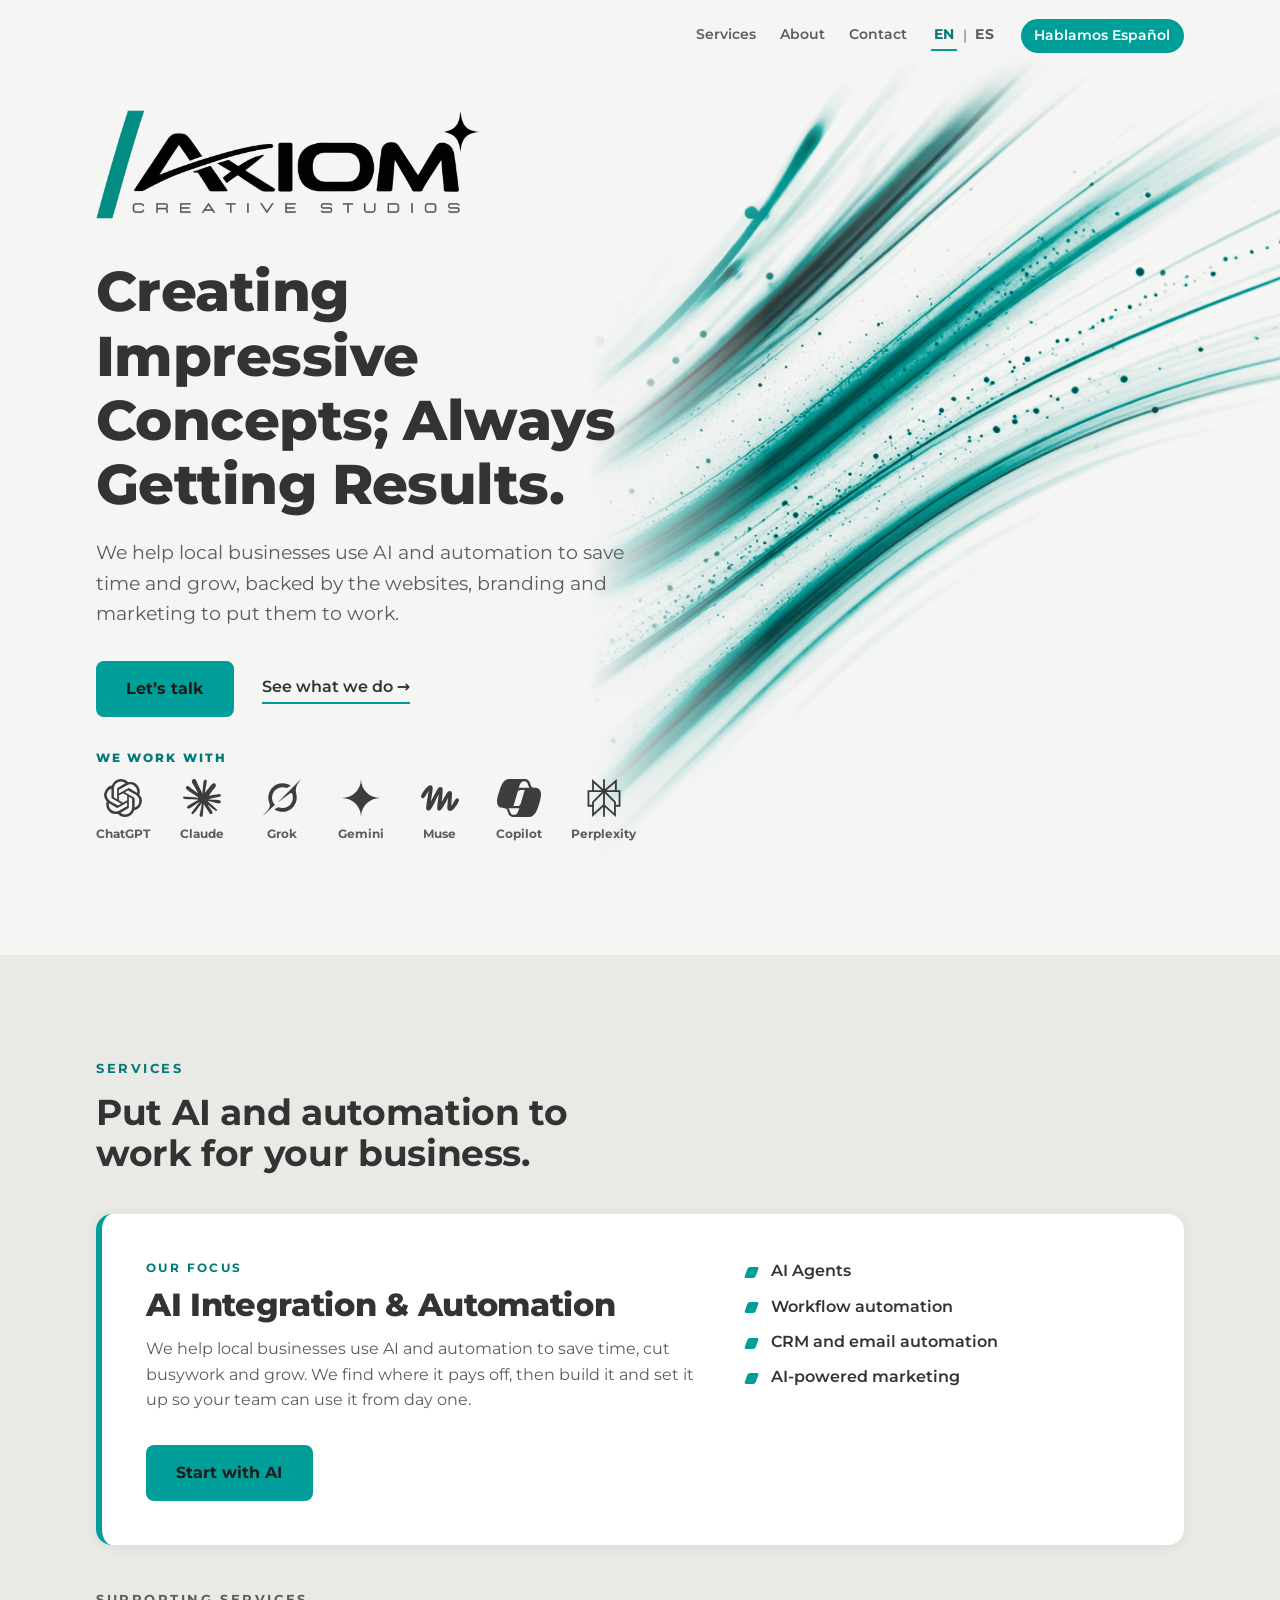
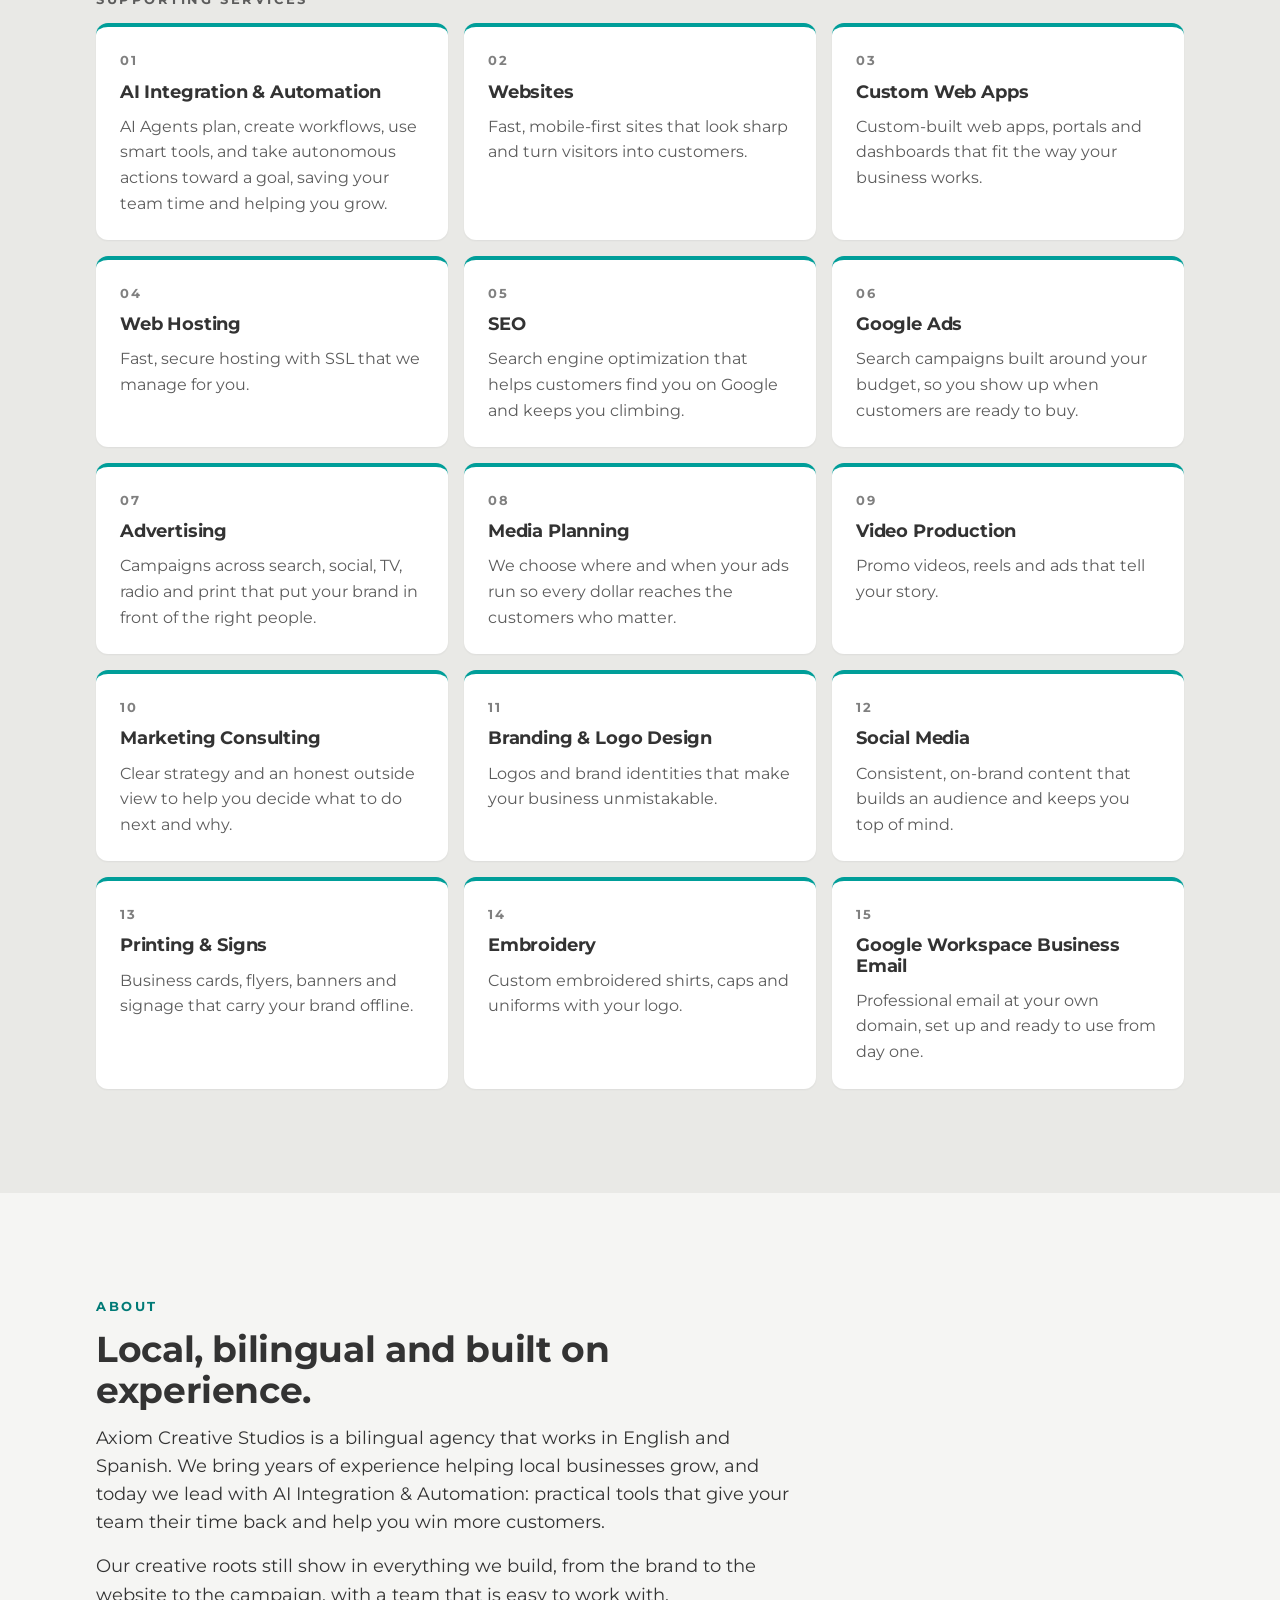
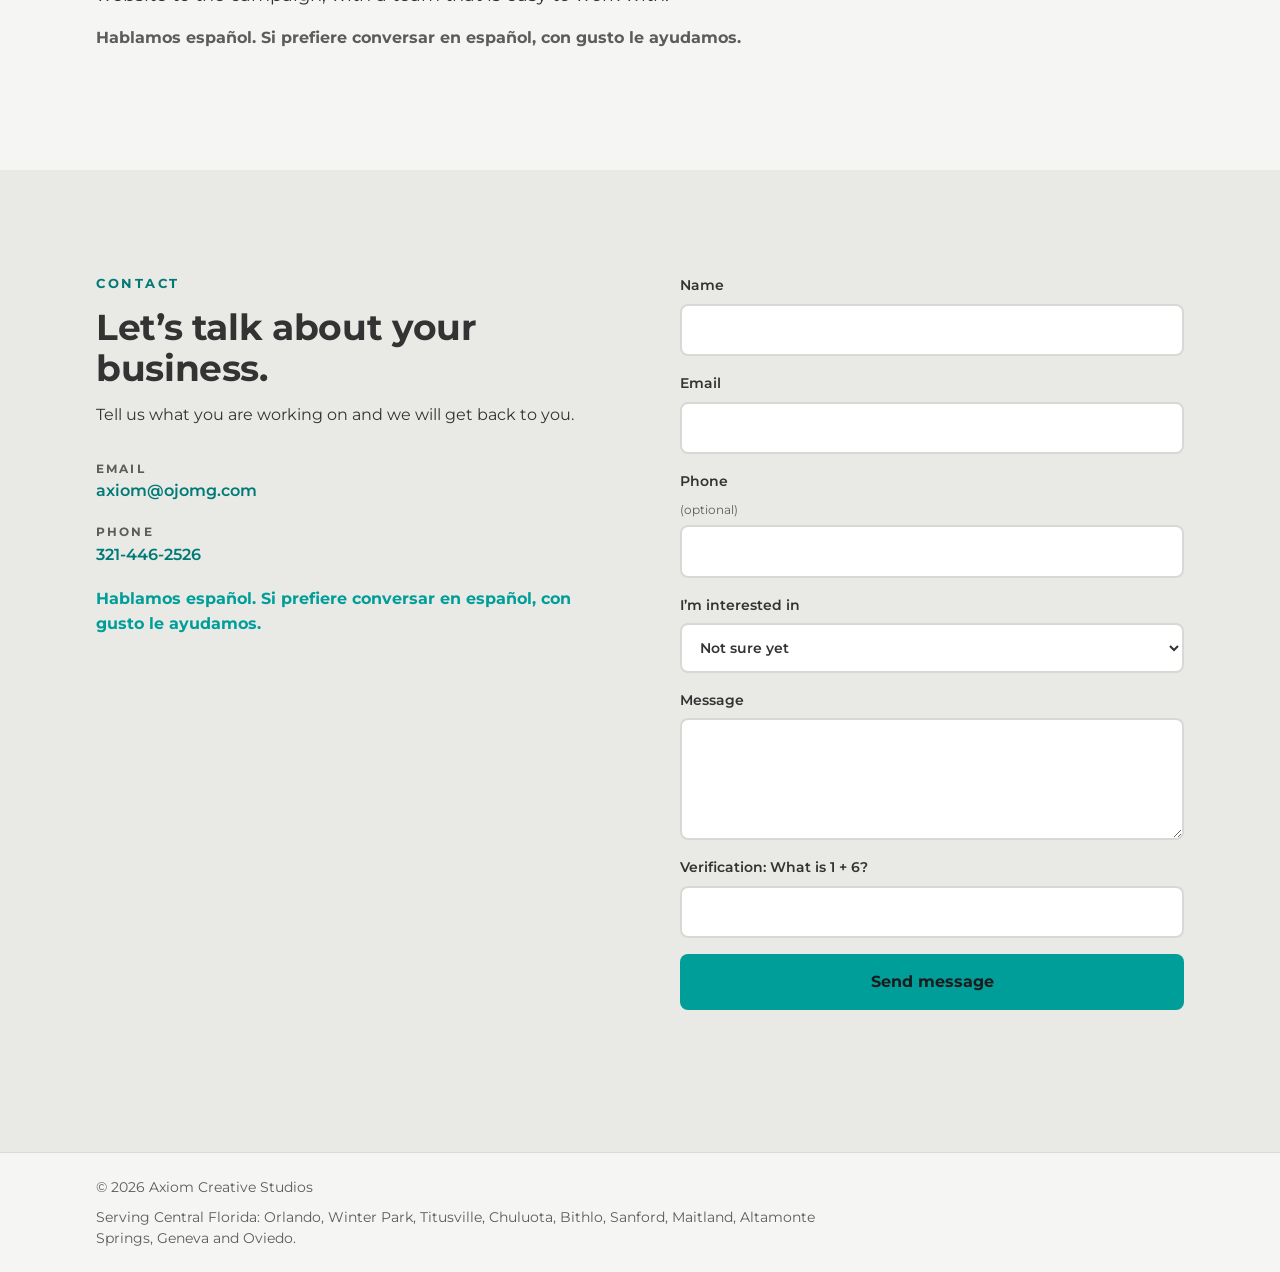
==== commit eb5c9a8b: "Merge pull request #1 from javiojo/seo-fixes SEO: Orlando titles/descriptions, schema, social tags, " ====
--- a/index.html
+++ b/index.html
@@ -173,6 +173,10 @@
         </select>
       </label>
       <label>Message<textarea name="message" rows="4" required></textarea></label>
+      <label>
+        <span id="verify-label">Verification: What is 3 + 4?</span>
+        <input type="text" name="verify" id="verify" inputmode="numeric" autocomplete="off" required>
+      </label>
       <input type="text" name="_honey" tabindex="-1" autocomplete="off" class="hp" aria-hidden="true">
       <button class="btn btn-primary" type="submit">Send message</button>
       <p class="status" id="status" role="status" aria-live="polite"></p>
@@ -191,12 +195,54 @@
 <script>
 (function(){
   var f=document.getElementById('form'),s=document.getElementById('status');
+  var vA=3,vB=4,formReadyAt=Date.now()+3000;
+  var thanks='Thanks! We\u2019ll get back to you soon.';
+  var verifyErr='That answer doesn\u2019t look right. Please try again.';
+  function updateVerifyLabel(){
+    var el=document.getElementById('verify-label');
+    if(el) el.textContent='Verification: What is '+vA+' + '+vB+'?';
+  }
+  function newVerify(){
+    vA=1+Math.floor(Math.random()*9);
+    vB=1+Math.floor(Math.random()*9);
+    updateVerifyLabel();
+    var input=document.getElementById('verify');
+    if(input) input.value='';
+  }
+  function looksLikeSpam(text){
+    text=String(text||'');
+    var links=text.match(/https?:\/\/|www\./gi);
+    if(links&&links.length>2) return true;
+    if(/[\u0400-\u04FF]/.test(text)) return true;
+    if(/[\u3040-\u30FF\u3400-\u9FFF\uAC00-\uD7AF]/.test(text)) return true;
+    return false;
+  }
+  newVerify();
+  f.addEventListener('focusin',function(){
+    formReadyAt=Math.max(formReadyAt,Date.now()+3000);
+  },{once:true});
   f.addEventListener('submit',function(e){
     e.preventDefault();
     var b=f.querySelector('button[type="submit"]');
+    var d=new FormData(f);
+    var honey=String(d.get('_honey')||'').trim();
+    var blob=[d.get('name')||'',d.get('message')||'',d.get('phone')||''].join('\n');
+    if(honey||Date.now()<formReadyAt||looksLikeSpam(blob)){
+      f.reset();
+      newVerify();
+      s.textContent=thanks;
+      return;
+    }
+    var guess=parseInt(String(d.get('verify')||'').replace(/\s+/g,''),10);
+    if(guess!==vA+vB){
+      s.textContent=verifyErr;
+      var vi=document.getElementById('verify');
+      if(vi) vi.focus();
+      return;
+    }
     b.disabled=true;
     s.textContent='Sending...';
-    var d=new FormData(f);
+    d.delete('verify');
     if(d.get('email')) d.set('_replyto',d.get('email'));
     fetch(f.action,{method:'POST',body:d,headers:{Accept:'application/json'}})
       .then(function(r){
@@ -208,7 +254,8 @@
       })
       .then(function(){
         f.reset();
-        s.textContent='Thanks! We\u2019ll get back to you soon.';
+        newVerify();
+        s.textContent=thanks;
       })
       .catch(function(){
         var body='Name: '+d.get('name')+'\nEmail: '+d.get('email')+'\nPhone: '+(d.get('phone')||'')+'\nInterested in: '+d.get('service')+'\n\n'+d.get('message');
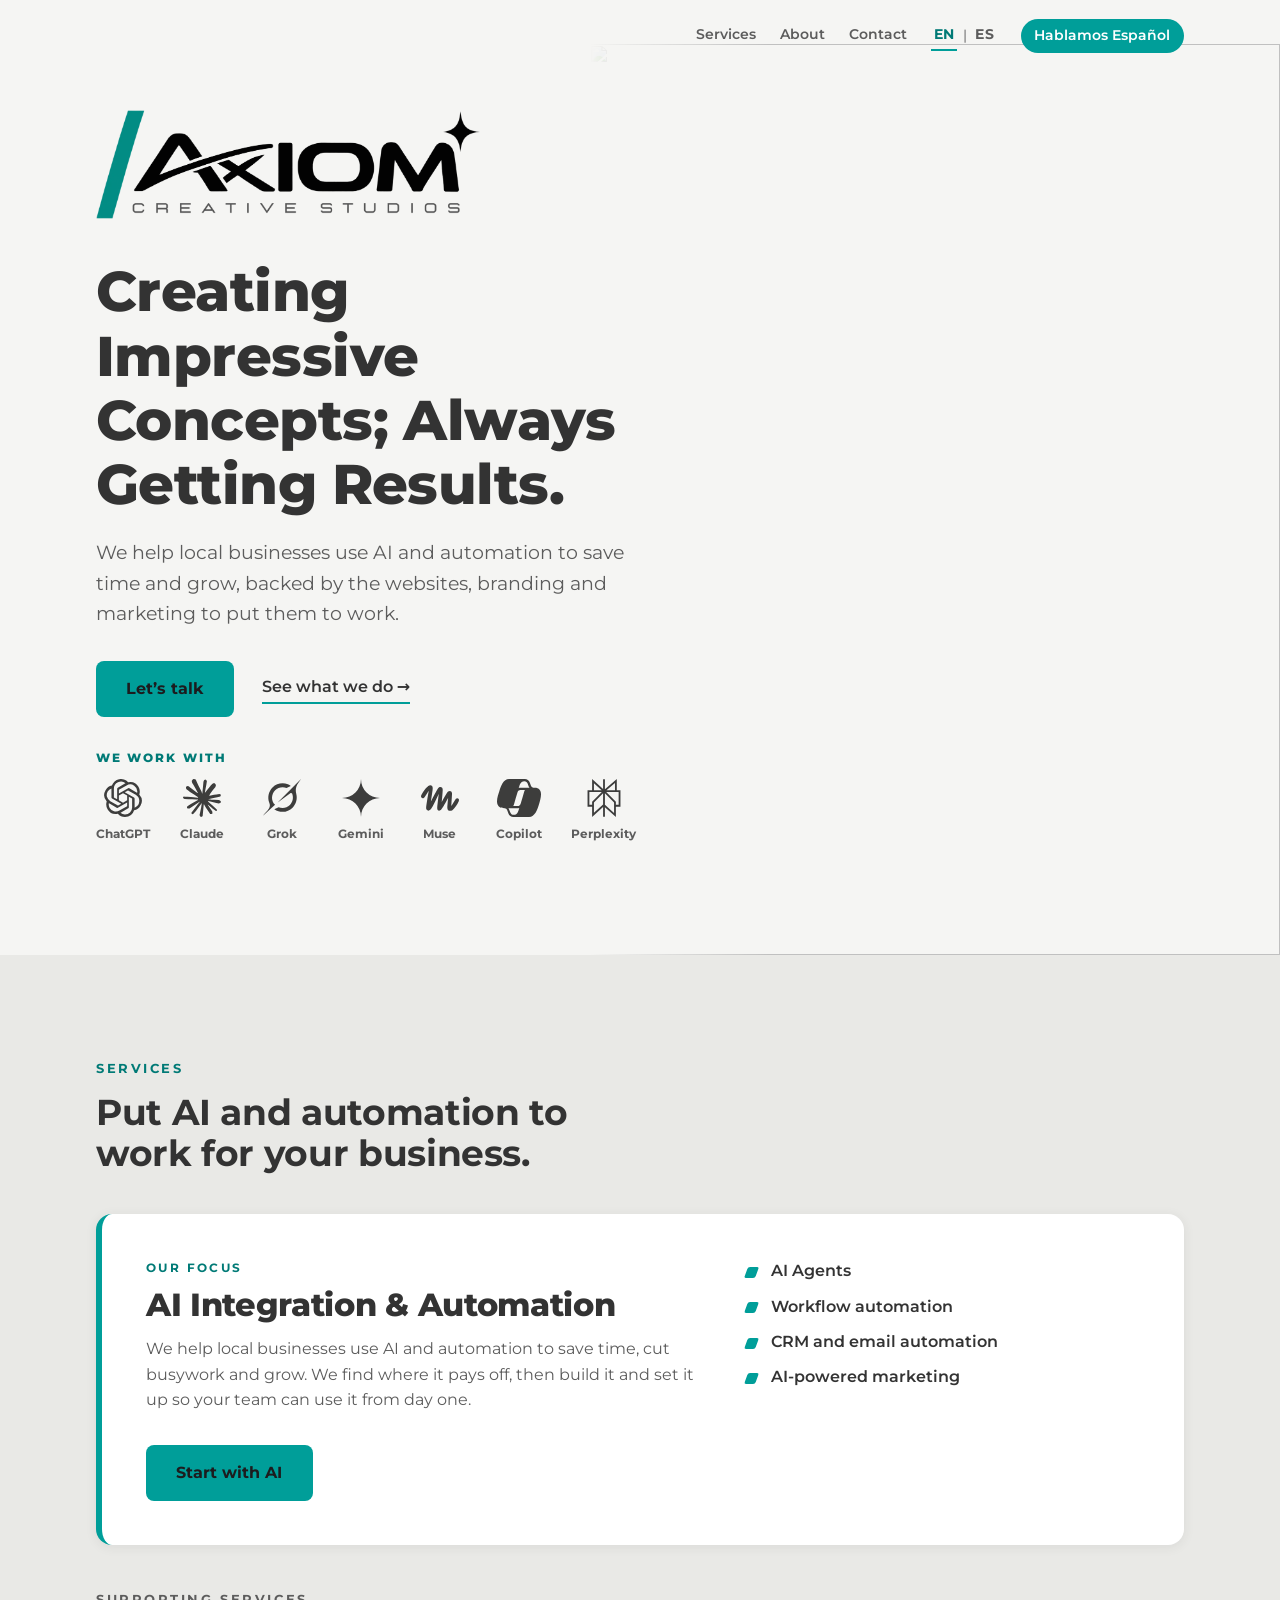
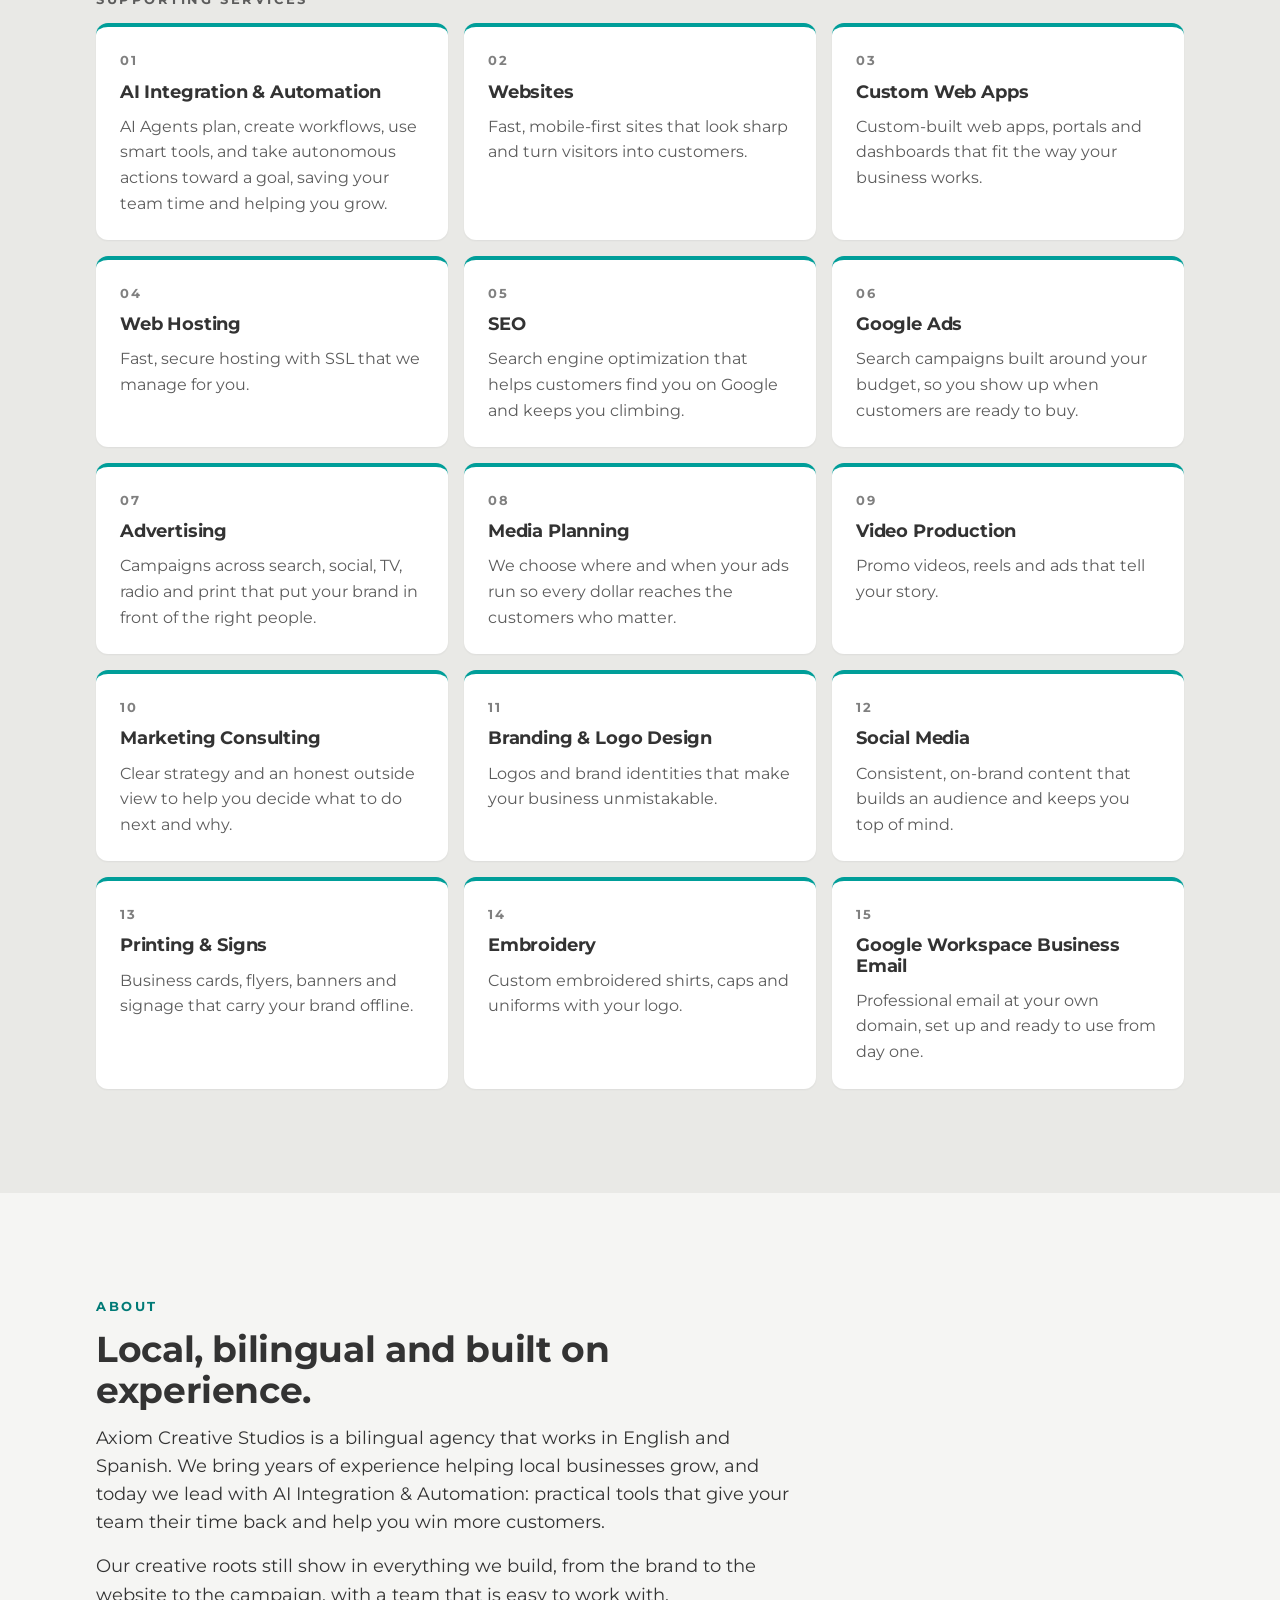
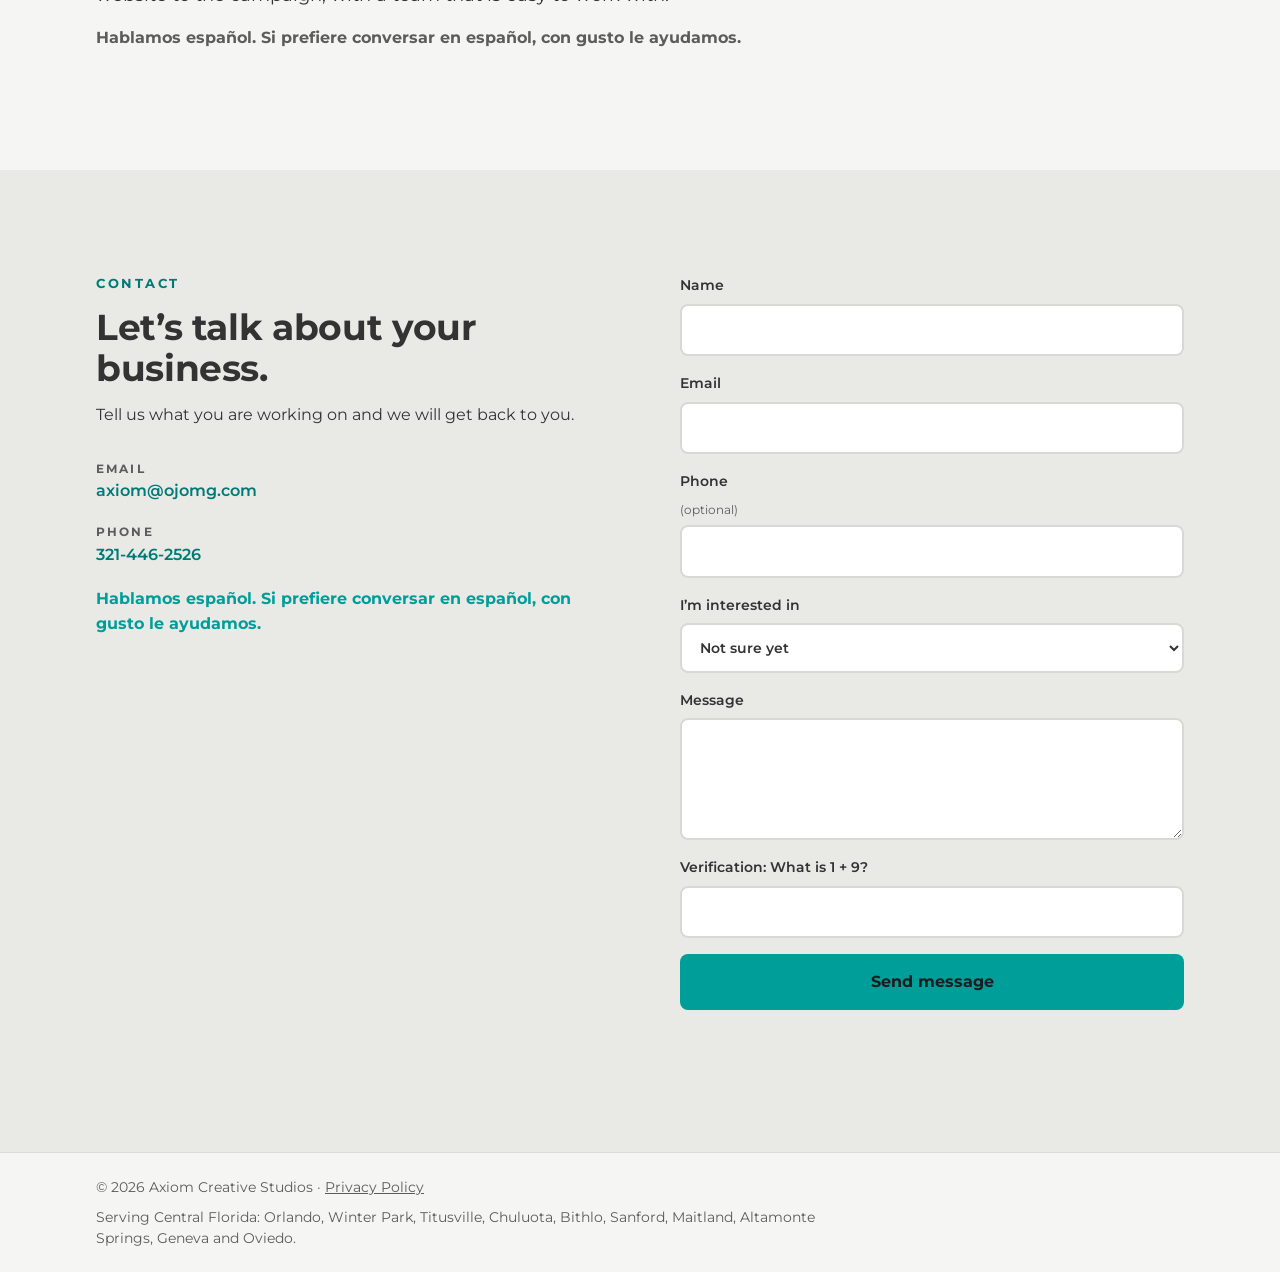
==== commit 7047e051: "Add EN/ES service pages, link homepage cards, footer privacy links, sitemap and hero srcset markup" ====
--- a/index.html
+++ b/index.html
@@ -53,8 +53,8 @@
   </nav>
   <div class="hero-visual hero-visual--bleed" aria-hidden="true">
     <picture>
-      <source type="image/webp" srcset="assets/hero-data-streams.webp">
-      <img src="assets/hero-data-streams.png" width="1600" height="1000" alt="">
+      <source type="image/webp" srcset="assets/hero-data-streams-800.webp 800w, assets/hero-data-streams-1200.webp 1200w, assets/hero-data-streams.webp 1600w" sizes="(min-width:62rem) 54vw, min(100vw - 2.5rem, 640px)">
+      <img src="assets/hero-data-streams.png" srcset="assets/hero-data-streams-800.png 800w, assets/hero-data-streams-1200.png 1200w, assets/hero-data-streams.png 1600w" sizes="(min-width:62rem) 54vw, min(100vw - 2.5rem, 640px)" width="1600" height="1000" alt="" fetchpriority="high" decoding="async">
     </picture>
   </div>
   <div class="wrap hero-inner hero-inner--bleed">
@@ -91,7 +91,7 @@
     <article class="feature">
       <div>
         <p class="tag">Our focus</p>
-        <h3>AI Integration &amp; Automation</h3>
+        <h3><a href="/ai-agents/">AI Integration &amp; Automation</a></h3>
         <p>We help local businesses use AI and automation to save time, cut busywork and grow. We find where it pays off, then build it and set it up so your team can use it from day one.</p>
       </div>
       <ul class="feature-list">
@@ -105,17 +105,17 @@
 
     <h3 class="sub">Supporting services</h3>
     <ul class="grid">
-      <li class="card"><span class="num" aria-hidden="true">01</span><h3>AI Integration &amp; Automation</h3><p>AI Agents plan, create workflows, use smart tools, and take autonomous actions toward a goal, saving your team time and helping you grow.</p></li>
-      <li class="card"><span class="num" aria-hidden="true">02</span><h3>Websites</h3><p>Fast, mobile-first sites that look sharp and turn visitors into customers.</p></li>
+      <li class="card"><span class="num" aria-hidden="true">01</span><h3><a href="/ai-agents/">AI Integration &amp; Automation</a></h3><p>AI Agents plan, create workflows, use smart tools, and take autonomous actions toward a goal, saving your team time and helping you grow.</p></li>
+      <li class="card"><span class="num" aria-hidden="true">02</span><h3><a href="/web-design/">Websites</a></h3><p>Fast, mobile-first sites that look sharp and turn visitors into customers.</p></li>
       <li class="card"><span class="num" aria-hidden="true">03</span><h3>Custom Web Apps</h3><p>Custom-built web apps, portals and dashboards that fit the way your business works.</p></li>
       <li class="card"><span class="num" aria-hidden="true">04</span><h3>Web Hosting</h3><p>Fast, secure hosting with SSL that we manage for you.</p></li>
-      <li class="card"><span class="num" aria-hidden="true">05</span><h3>SEO</h3><p>Search engine optimization that helps customers find you on Google and keeps you climbing.</p></li>
-      <li class="card"><span class="num" aria-hidden="true">06</span><h3>Google Ads</h3><p>Search campaigns built around your budget, so you show up when customers are ready to buy.</p></li>
+      <li class="card"><span class="num" aria-hidden="true">05</span><h3><a href="/seo/">SEO</a></h3><p>Search engine optimization that helps customers find you on Google and keeps you climbing.</p></li>
+      <li class="card"><span class="num" aria-hidden="true">06</span><h3><a href="/seo/">Google Ads</a></h3><p>Search campaigns built around your budget, so you show up when customers are ready to buy.</p></li>
       <li class="card"><span class="num" aria-hidden="true">07</span><h3>Advertising</h3><p>Campaigns across search, social, TV, radio and print that put your brand in front of the right people.</p></li>
       <li class="card"><span class="num" aria-hidden="true">08</span><h3>Media Planning</h3><p>We choose where and when your ads run so every dollar reaches the customers who matter.</p></li>
       <li class="card"><span class="num" aria-hidden="true">09</span><h3>Video Production</h3><p>Promo videos, reels and ads that tell your story.</p></li>
       <li class="card"><span class="num" aria-hidden="true">10</span><h3>Marketing Consulting</h3><p>Clear strategy and an honest outside view to help you decide what to do next and why.</p></li>
-      <li class="card"><span class="num" aria-hidden="true">11</span><h3>Branding &amp; Logo Design</h3><p>Logos and brand identities that make your business unmistakable.</p></li>
+      <li class="card"><span class="num" aria-hidden="true">11</span><h3><a href="/branding/">Branding &amp; Logo Design</a></h3><p>Logos and brand identities that make your business unmistakable.</p></li>
       <li class="card"><span class="num" aria-hidden="true">12</span><h3>Social Media</h3><p>Consistent, on-brand content that builds an audience and keeps you top of mind.</p></li>
       <li class="card"><span class="num" aria-hidden="true">13</span><h3>Printing &amp; Signs</h3><p>Business cards, flyers, banners and signage that carry your brand offline.</p></li>
       <li class="card"><span class="num" aria-hidden="true">14</span><h3>Embroidery</h3><p>Custom embroidered shirts, caps and uniforms with your logo.</p></li>
@@ -187,7 +187,7 @@
 
 <footer class="footer">
   <div class="wrap">
-    <p>&copy; 2026 Axiom Creative Studios</p>
+    <p>&copy; 2026 Axiom Creative Studios &middot; <a href="/privacy/">Privacy Policy</a></p>
     <p class="service-area">Serving Central Florida: Orlando, Winter Park, Titusville, Chuluota, Bithlo, Sanford, Maitland, Altamonte Springs, Geneva and Oviedo.</p>
   </div>
 </footer>
--- a/style.css
+++ b/style.css
@@ -131,3 +131,25 @@
 .ai-logos-list span{font-size:.76rem;font-weight:700;color:var(--muted);white-space:nowrap}
 .ai-logos-list li:hover span{color:var(--teal-text)}
 @media (max-width:640px){.ai-logos-list{flex-wrap:nowrap;overflow-x:auto;-webkit-overflow-scrolling:touch;padding-bottom:.45rem;gap:1rem 1.2rem}.ai-logos-list img{height:32px}}
+
+/* Card and feature headings link to service pages; look unchanged until hover/focus */
+.card h3 a,.feature h3 a{color:inherit;text-decoration:none}
+.card h3 a:hover,.feature h3 a:hover{color:var(--teal-text);text-decoration:underline;text-decoration-color:var(--teal);text-underline-offset:.2em}
+.footer a{color:inherit}
+.footer a:hover{color:var(--teal-text)}
+
+/* Inner pages: service pages, privacy, 404 */
+.page-hero{padding-bottom:clamp(2rem,6vw,3.5rem)}
+.page-hero-inner{padding-top:clamp(.5rem,2vw,1.5rem)}
+.page-logo{width:min(100%,15rem);margin-bottom:clamp(1.25rem,4vw,2rem)}
+.page-hero h1{font-size:clamp(1.75rem,5.5vw,2.9rem);max-width:24ch}
+.page-hero h2.nf-es{margin-top:2.5rem;font-size:clamp(1.5rem,4.5vw,2.25rem)}
+.page-section{padding:clamp(2.25rem,6vw,4rem) 0}
+.page-section h2{max-width:none}
+.page-section h3{margin-top:1.25rem}
+.page-section li a{font-weight:700;text-decoration:none;border-bottom:2px solid var(--teal)}
+.page-section li a:hover{color:var(--teal-text)}
+.page-section .feature-list{margin-bottom:.5rem}
+.steps{margin:0 0 1rem;padding-left:1.4rem;display:grid;gap:.75rem}
+.steps li::marker{color:var(--teal-text);font-weight:800}
+.page-section a:not(.btn){color:var(--teal-text)}
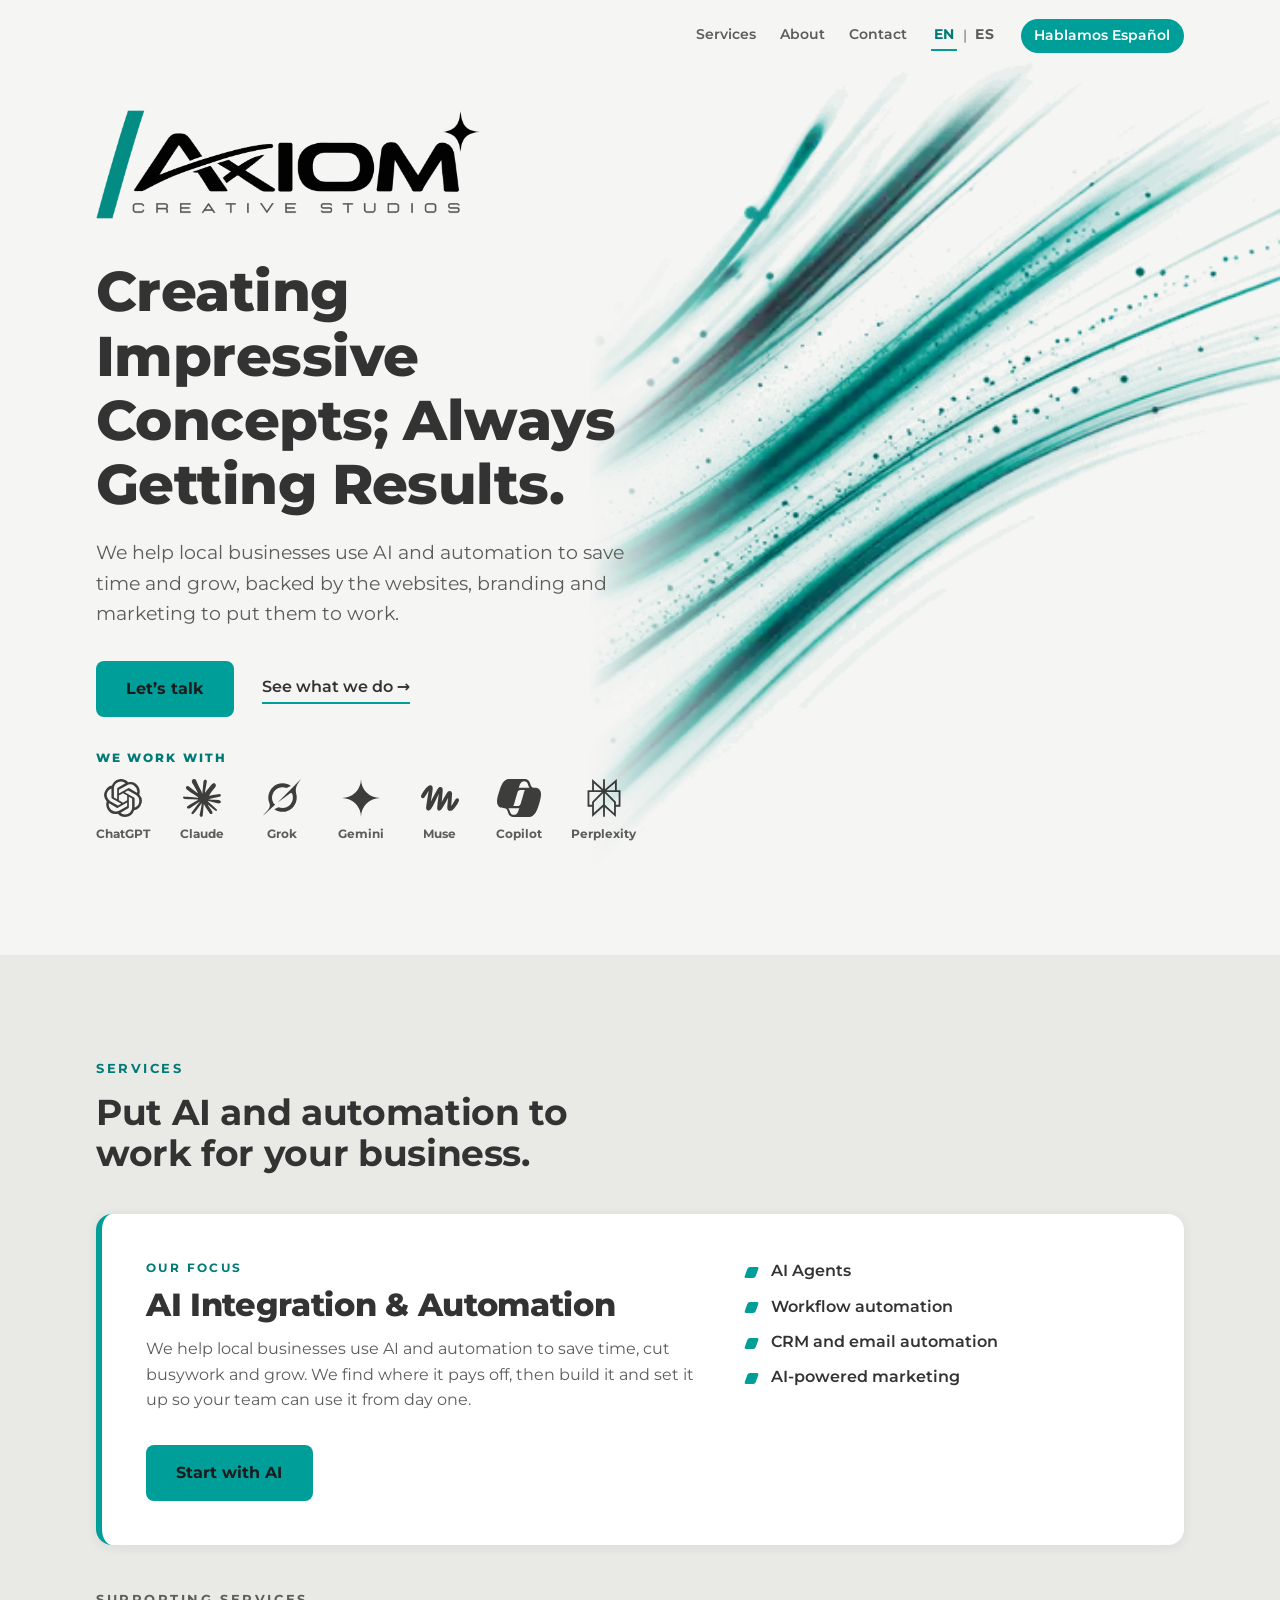
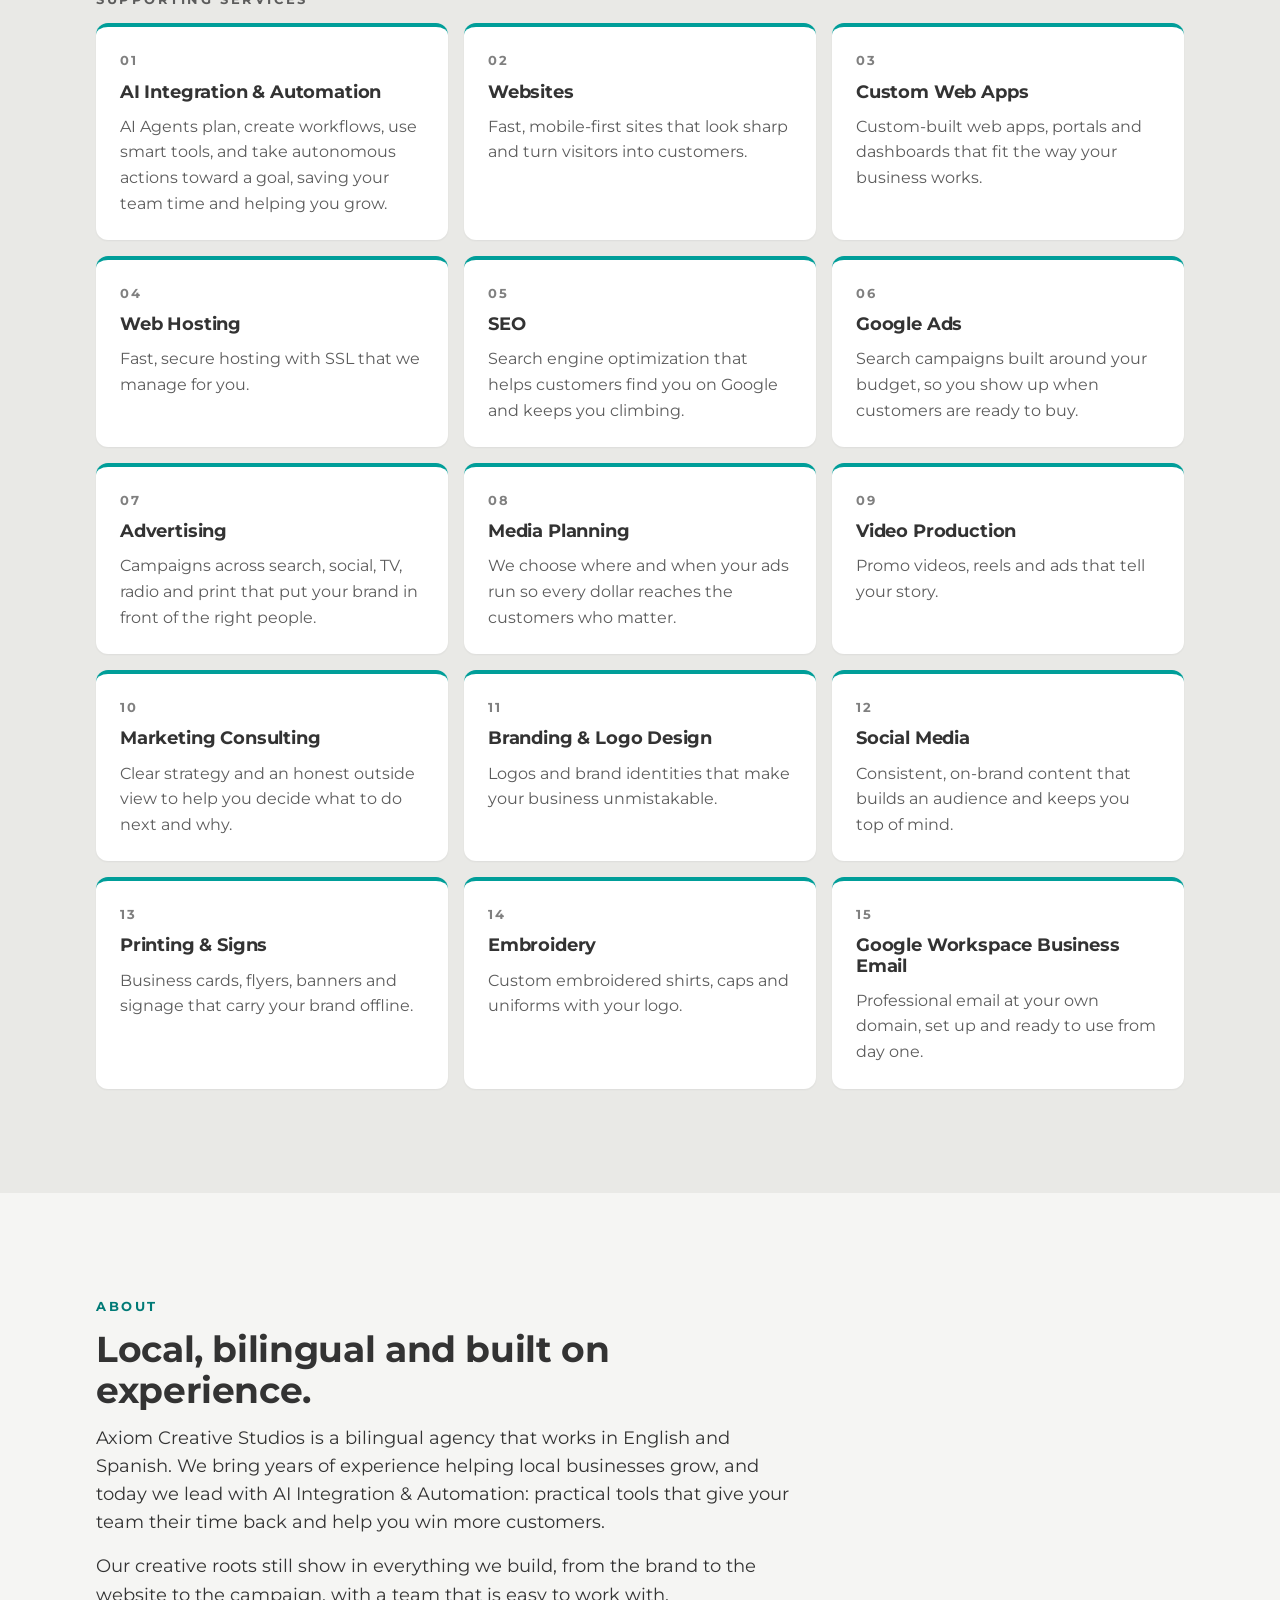
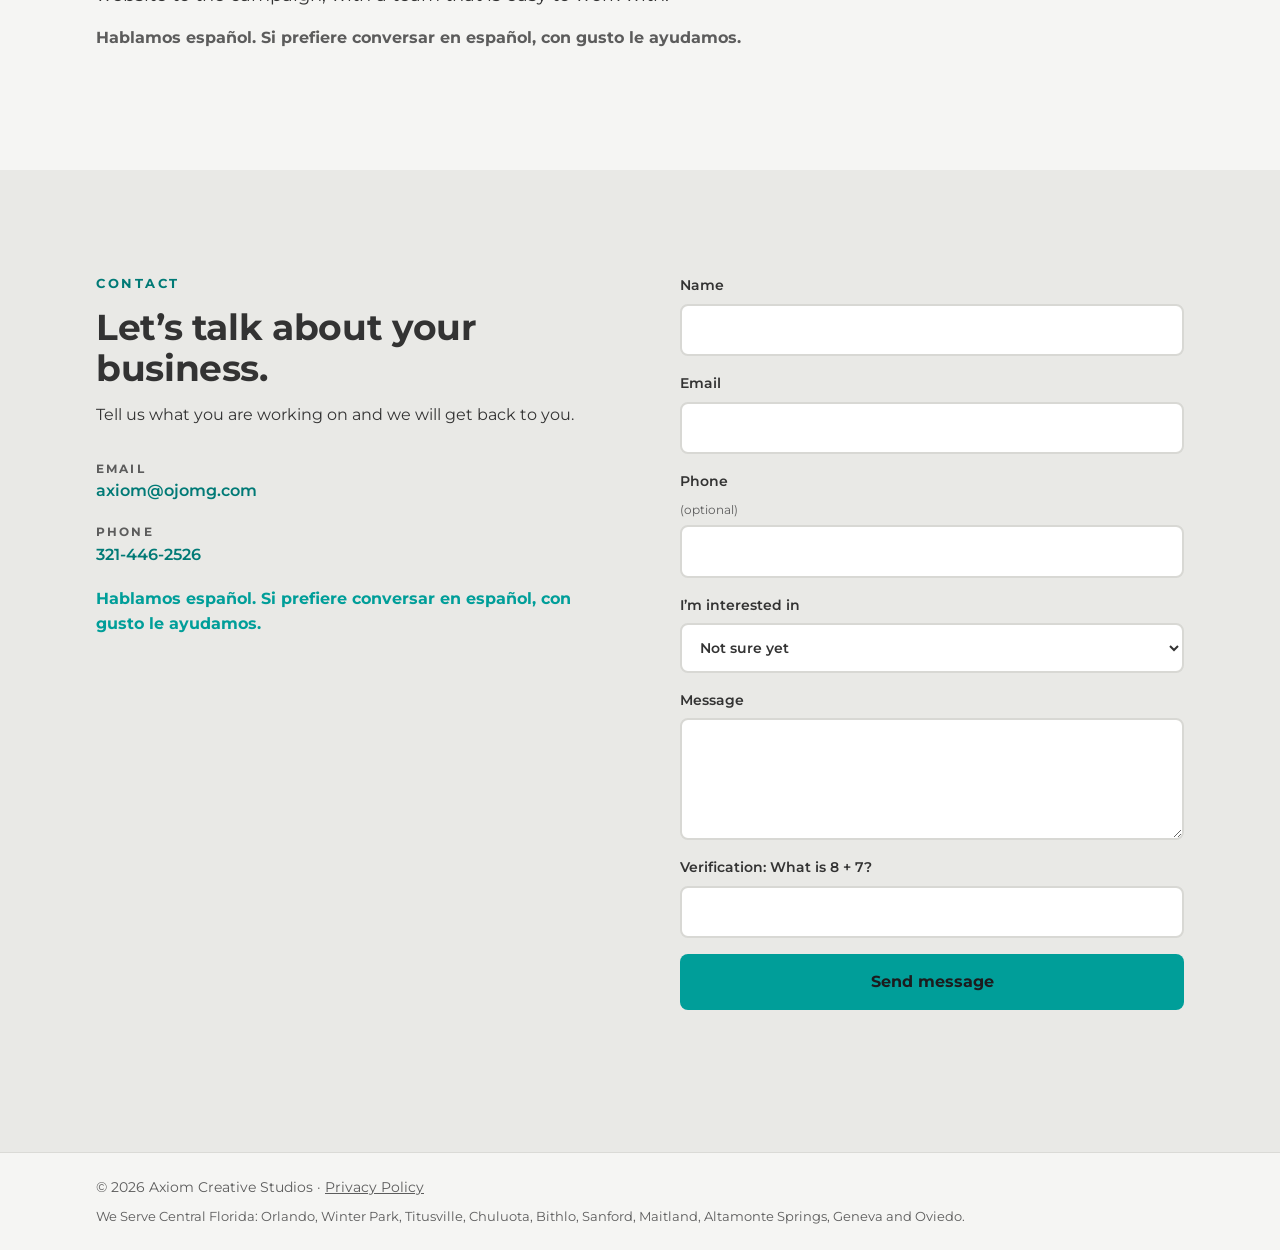
==== commit 568ac969: "Footer: We Serve / Servimos, single line" ====
--- a/index.html
+++ b/index.html
@@ -188,7 +188,7 @@
 <footer class="footer">
   <div class="wrap">
     <p>&copy; 2026 Axiom Creative Studios &middot; <a href="/privacy/">Privacy Policy</a></p>
-    <p class="service-area">Serving Central Florida: Orlando, Winter Park, Titusville, Chuluota, Bithlo, Sanford, Maitland, Altamonte Springs, Geneva and Oviedo.</p>
+    <p class="service-area">We Serve Central Florida: Orlando, Winter Park, Titusville, Chuluota, Bithlo, Sanford, Maitland, Altamonte Springs, Geneva and Oviedo.</p>
   </div>
 </footer>
 
--- a/style.css
+++ b/style.css
@@ -81,7 +81,8 @@
 /* Footer */
 .footer{background:var(--off);color:var(--muted);border-top:1px solid #DADAD6;padding:1.5rem 0;font-size:.85rem}
 .footer p{margin:0}
-.footer .service-area{margin-top:.55rem;max-width:46rem;line-height:1.5}
+.footer .service-area{margin-top:.55rem;line-height:1.5;white-space:nowrap;font-size:.8rem}
+@media (max-width:1000px){.footer .service-area{white-space:normal}}
 
 @media (min-width:40rem){.grid{grid-template-columns:repeat(2,1fr)}}
 @media (min-width:48rem){.feature{grid-template-columns:1.4fr 1fr;gap:2rem 3rem}.feature .btn{grid-column:1/-1}}
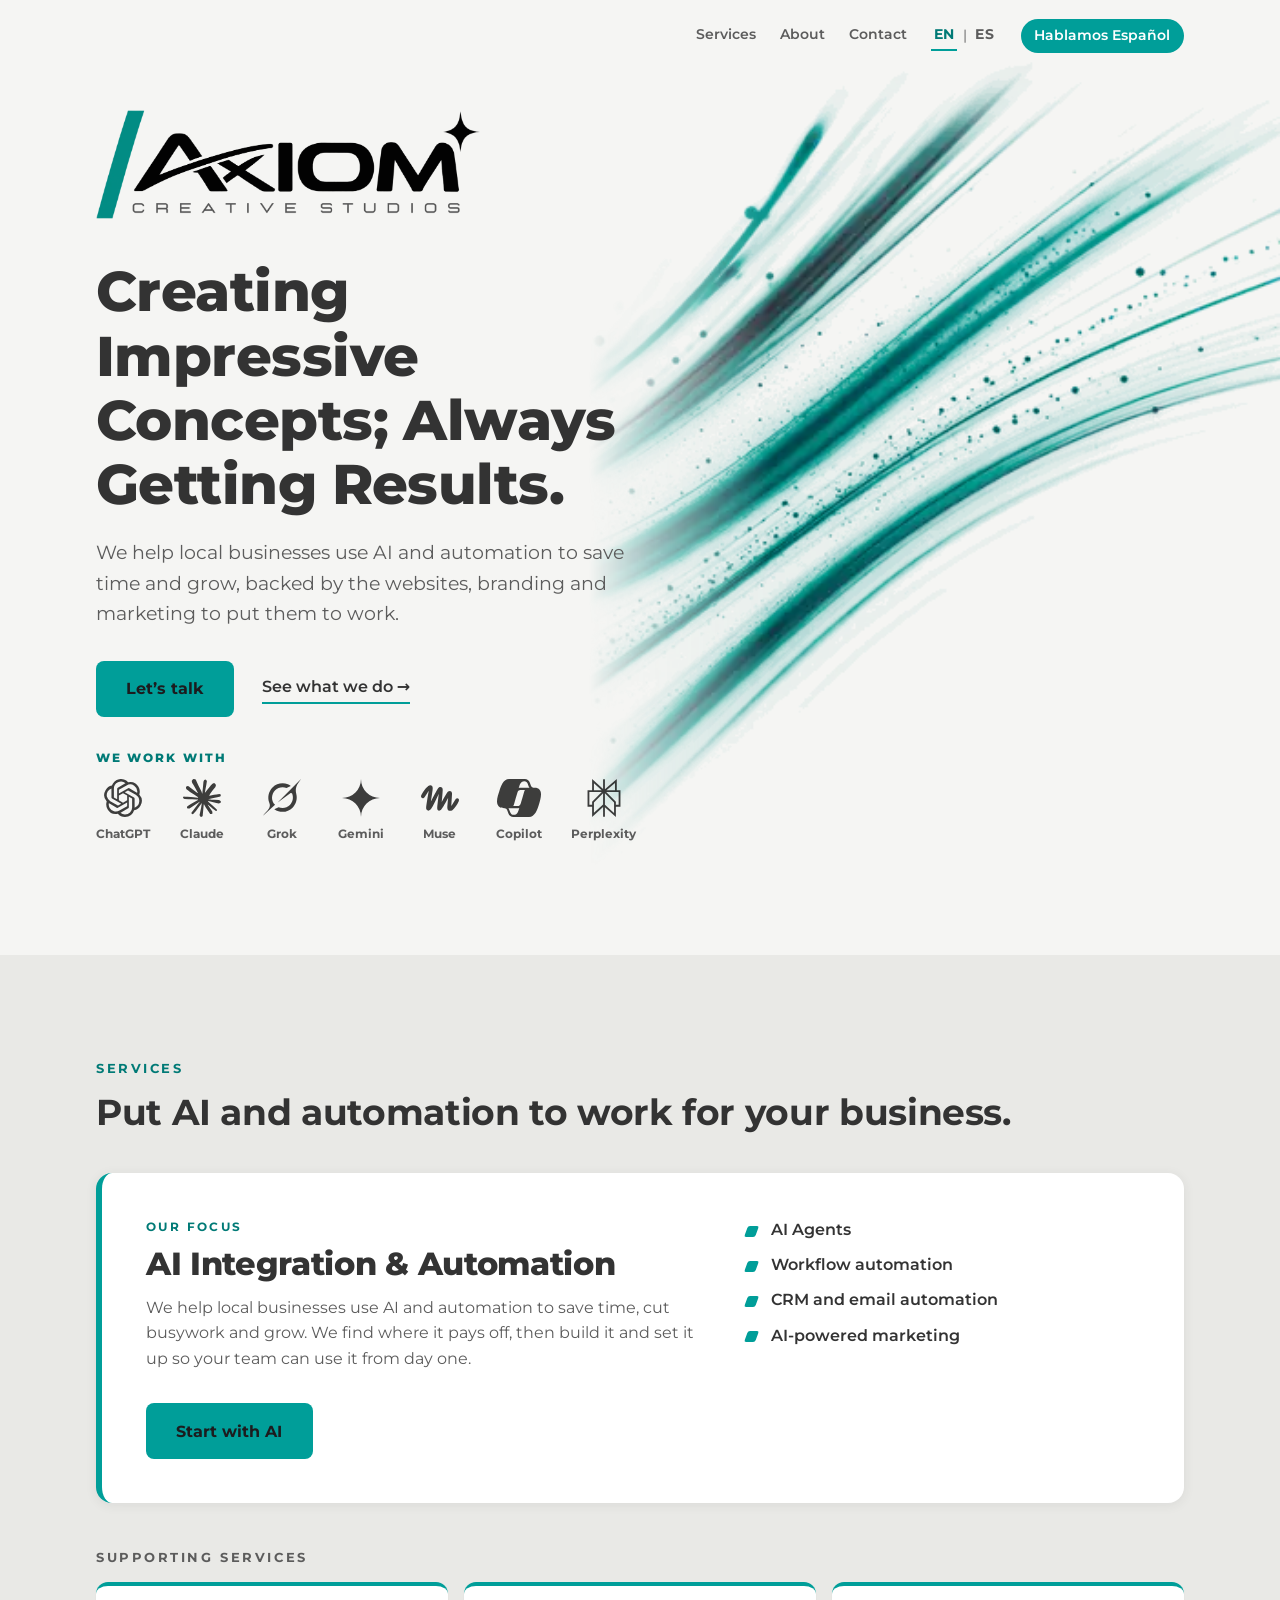
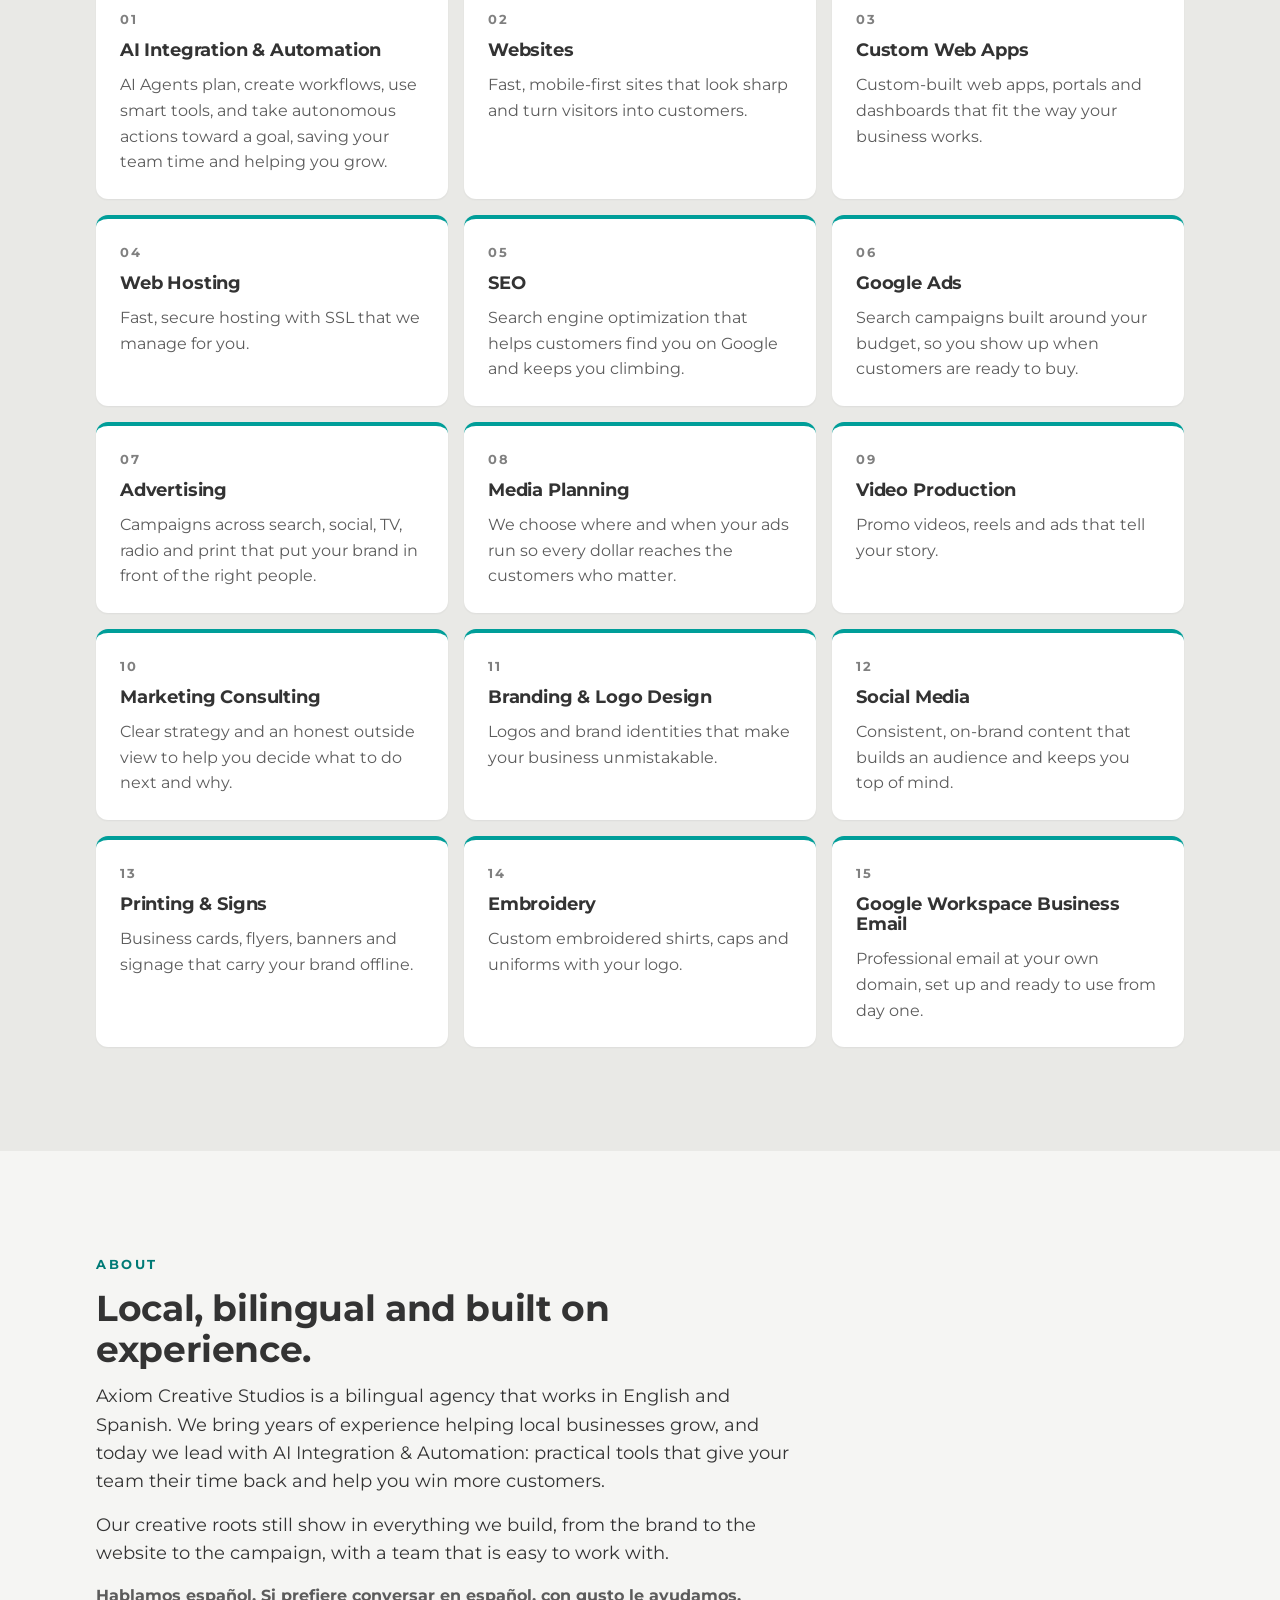
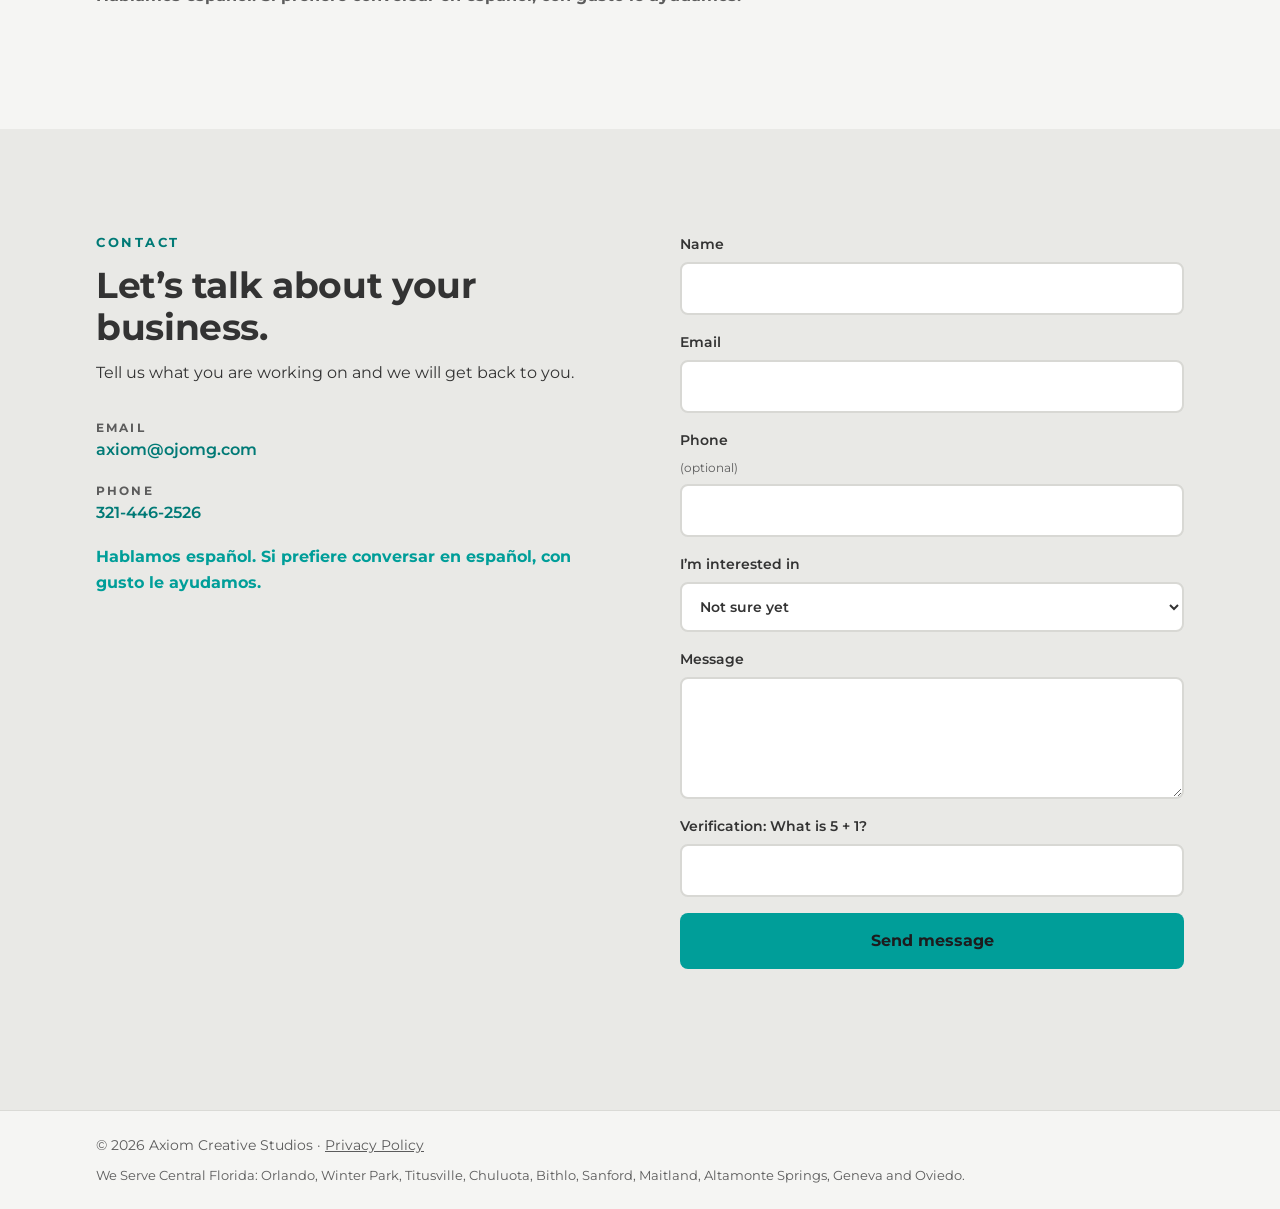
==== commit 5fa1ba80: "SEO: shorten service-page titles and descriptions; link hosting and web-app cards" ====
--- a/index.html
+++ b/index.html
@@ -107,8 +107,8 @@
     <ul class="grid">
       <li class="card"><span class="num" aria-hidden="true">01</span><h3><a href="/ai-agents/">AI Integration &amp; Automation</a></h3><p>AI Agents plan, create workflows, use smart tools, and take autonomous actions toward a goal, saving your team time and helping you grow.</p></li>
       <li class="card"><span class="num" aria-hidden="true">02</span><h3><a href="/web-design/">Websites</a></h3><p>Fast, mobile-first sites that look sharp and turn visitors into customers.</p></li>
-      <li class="card"><span class="num" aria-hidden="true">03</span><h3>Custom Web Apps</h3><p>Custom-built web apps, portals and dashboards that fit the way your business works.</p></li>
-      <li class="card"><span class="num" aria-hidden="true">04</span><h3>Web Hosting</h3><p>Fast, secure hosting with SSL that we manage for you.</p></li>
+      <li class="card"><span class="num" aria-hidden="true">03</span><h3><a href="/web-design/">Custom Web Apps</a></h3><p>Custom-built web apps, portals and dashboards that fit the way your business works.</p></li>
+      <li class="card"><span class="num" aria-hidden="true">04</span><h3><a href="/web-design/">Web Hosting</a></h3><p>Fast, secure hosting with SSL that we manage for you.</p></li>
       <li class="card"><span class="num" aria-hidden="true">05</span><h3><a href="/seo/">SEO</a></h3><p>Search engine optimization that helps customers find you on Google and keeps you climbing.</p></li>
       <li class="card"><span class="num" aria-hidden="true">06</span><h3><a href="/seo/">Google Ads</a></h3><p>Search campaigns built around your budget, so you show up when customers are ready to buy.</p></li>
       <li class="card"><span class="num" aria-hidden="true">07</span><h3>Advertising</h3><p>Campaigns across search, social, TV, radio and print that put your brand in front of the right people.</p></li>
--- a/style.css
+++ b/style.css
@@ -154,3 +154,5 @@
 .steps{margin:0 0 1rem;padding-left:1.4rem;display:grid;gap:.75rem}
 .steps li::marker{color:var(--teal-text);font-weight:800}
 .page-section a:not(.btn){color:var(--teal-text)}
+#services-h{max-width:none;white-space:nowrap;font-size:clamp(1.4rem,3.1vw,2.25rem)}
+@media (max-width:760px){#services-h{white-space:normal}}
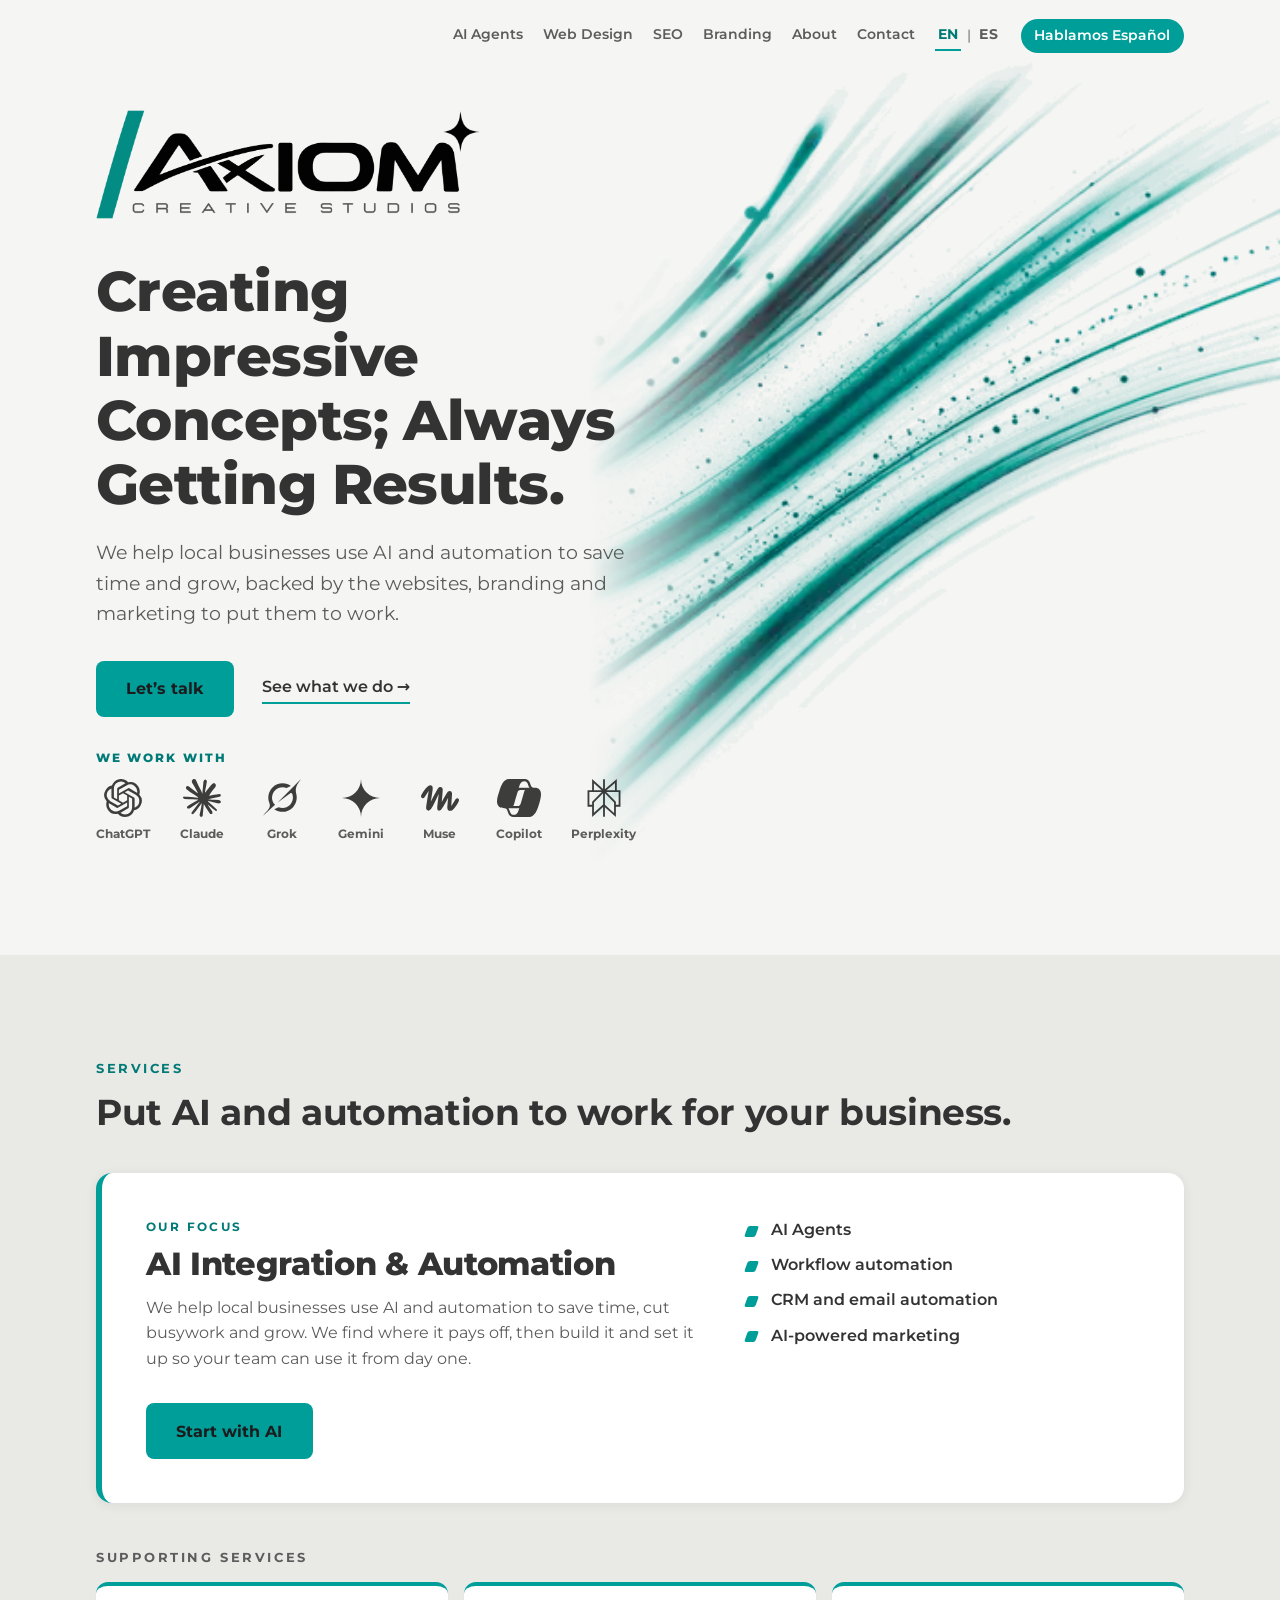
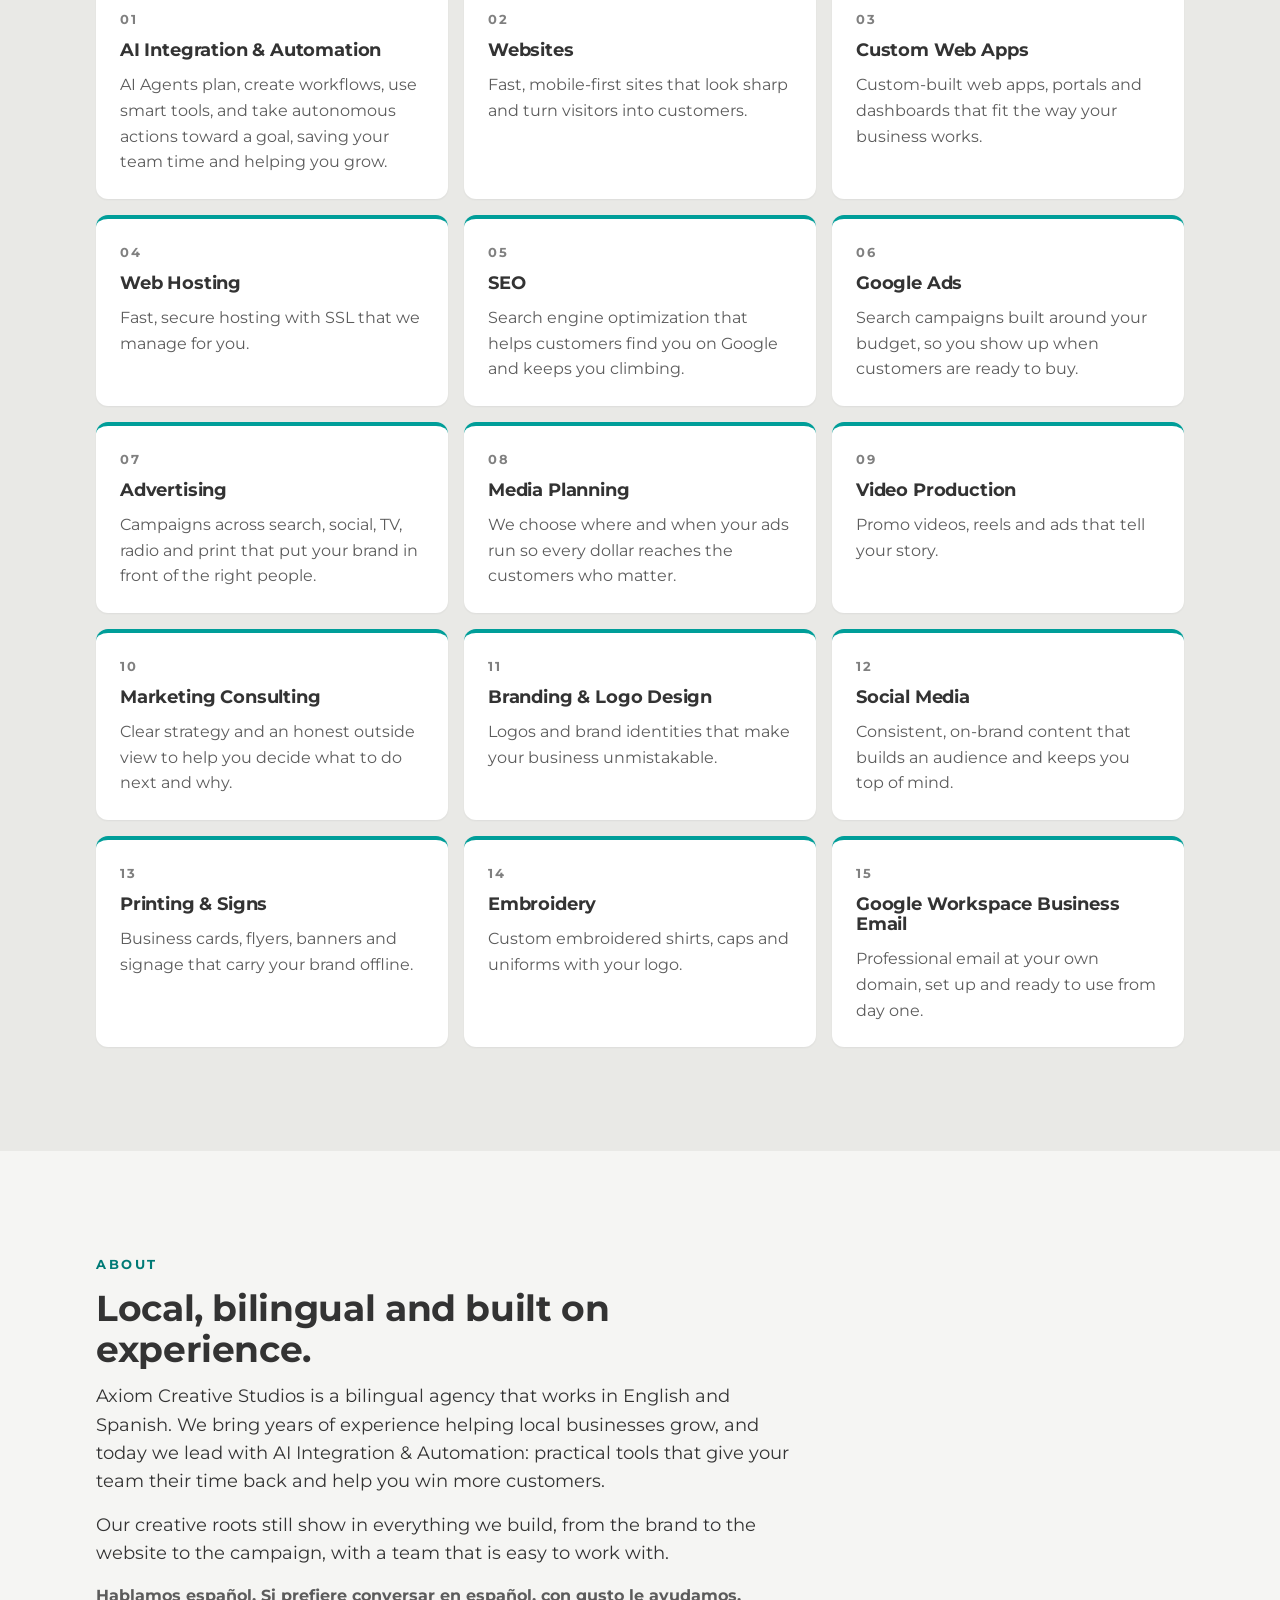
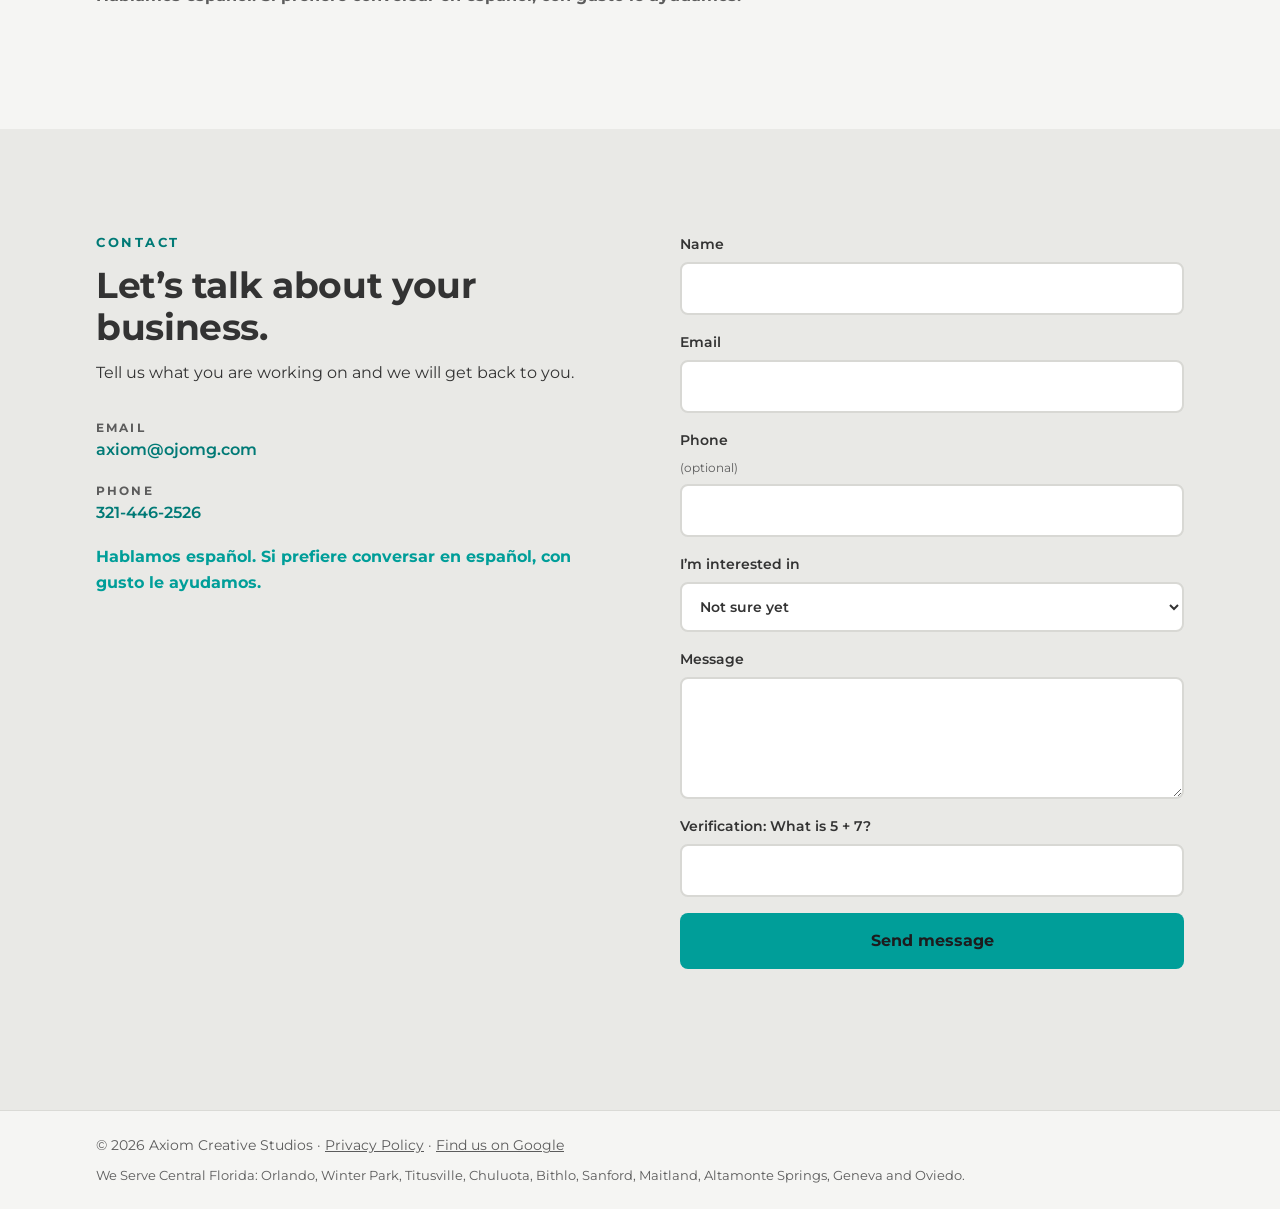
==== commit 055dde8d: "Add service-page nav links and Google Business Profile footer/schema link" ====
--- a/index.html
+++ b/index.html
@@ -33,7 +33,7 @@
 <link rel="preload" href="assets/fonts/montserrat-latin-wght-normal.woff2" as="font" type="font/woff2" crossorigin>
 <link rel="stylesheet" href="style.css">
 <script type="application/ld+json">
-{"@context": "https://schema.org", "@type": "ProfessionalService", "@id": "https://axiomcreativestudios.com/#organization", "name": "Axiom Creative Studios", "url": "https://axiomcreativestudios.com/", "logo": "https://axiomcreativestudios.com/assets/logo.png", "image": "https://axiomcreativestudios.com/assets/og.png", "description": "Bilingual (English/Spanish) agency serving Orlando and Central Florida, offering AI Integration & Automation, websites, SEO, advertising, branding and marketing services for local businesses.", "email": "axiom@ojomg.com", "telephone": "+1-321-446-2526", "address": {"@type": "PostalAddress", "addressLocality": "Orlando", "addressRegion": "FL", "addressCountry": "US"}, "areaServed": [{"@type": "AdministrativeArea", "name": "Central Florida"}, {"@type": "City", "name": "Orlando", "containedInPlace": {"@type": "State", "name": "Florida"}}, {"@type": "City", "name": "Winter Park", "containedInPlace": {"@type": "State", "name": "Florida"}}, {"@type": "City", "name": "Titusville", "containedInPlace": {"@type": "State", "name": "Florida"}}, {"@type": "City", "name": "Chuluota", "containedInPlace": {"@type": "State", "name": "Florida"}}, {"@type": "City", "name": "Bithlo", "containedInPlace": {"@type": "State", "name": "Florida"}}, {"@type": "City", "name": "Sanford", "containedInPlace": {"@type": "State", "name": "Florida"}}, {"@type": "City", "name": "Maitland", "containedInPlace": {"@type": "State", "name": "Florida"}}, {"@type": "City", "name": "Altamonte Springs", "containedInPlace": {"@type": "State", "name": "Florida"}}, {"@type": "City", "name": "Geneva", "containedInPlace": {"@type": "State", "name": "Florida"}}, {"@type": "City", "name": "Oviedo", "containedInPlace": {"@type": "State", "name": "Florida"}}], "knowsLanguage": ["en", "es"], "availableLanguage": ["English", "Spanish"], "contactPoint": {"@type": "ContactPoint", "contactType": "customer service", "email": "axiom@ojomg.com", "telephone": "+1-321-446-2526", "availableLanguage": ["English", "Spanish"]}, "makesOffer": [{"@type": "Offer", "itemOffered": {"@type": "Service", "name": "AI Integration & Automation"}}, {"@type": "Offer", "itemOffered": {"@type": "Service", "name": "Website Design"}}, {"@type": "Offer", "itemOffered": {"@type": "Service", "name": "Custom Web Apps"}}, {"@type": "Offer", "itemOffered": {"@type": "Service", "name": "Web Hosting"}}, {"@type": "Offer", "itemOffered": {"@type": "Service", "name": "Search Engine Optimization (SEO)"}}, {"@type": "Offer", "itemOffered": {"@type": "Service", "name": "Google Ads"}}, {"@type": "Offer", "itemOffered": {"@type": "Service", "name": "Advertising"}}, {"@type": "Offer", "itemOffered": {"@type": "Service", "name": "Media Planning"}}, {"@type": "Offer", "itemOffered": {"@type": "Service", "name": "Video Production"}}, {"@type": "Offer", "itemOffered": {"@type": "Service", "name": "Marketing Consulting"}}, {"@type": "Offer", "itemOffered": {"@type": "Service", "name": "Branding & Logo Design"}}, {"@type": "Offer", "itemOffered": {"@type": "Service", "name": "Social Media Marketing"}}, {"@type": "Offer", "itemOffered": {"@type": "Service", "name": "Printing & Signs"}}, {"@type": "Offer", "itemOffered": {"@type": "Service", "name": "Embroidery"}}, {"@type": "Offer", "itemOffered": {"@type": "Service", "name": "Google Workspace Business Email"}}]}
+{"@context": "https://schema.org", "@type": "ProfessionalService", "@id": "https://axiomcreativestudios.com/#organization", "name": "Axiom Creative Studios", "url": "https://axiomcreativestudios.com/", "logo": "https://axiomcreativestudios.com/assets/logo.png", "image": "https://axiomcreativestudios.com/assets/og.png", "description": "Bilingual (English/Spanish) agency serving Orlando and Central Florida, offering AI Integration & Automation, websites, SEO, advertising, branding and marketing services for local businesses.", "email": "axiom@ojomg.com", "telephone": "+1-321-446-2526", "address": {"@type": "PostalAddress", "addressLocality": "Orlando", "addressRegion": "FL", "addressCountry": "US"}, "areaServed": [{"@type": "AdministrativeArea", "name": "Central Florida"}, {"@type": "City", "name": "Orlando", "containedInPlace": {"@type": "State", "name": "Florida"}}, {"@type": "City", "name": "Winter Park", "containedInPlace": {"@type": "State", "name": "Florida"}}, {"@type": "City", "name": "Titusville", "containedInPlace": {"@type": "State", "name": "Florida"}}, {"@type": "City", "name": "Chuluota", "containedInPlace": {"@type": "State", "name": "Florida"}}, {"@type": "City", "name": "Bithlo", "containedInPlace": {"@type": "State", "name": "Florida"}}, {"@type": "City", "name": "Sanford", "containedInPlace": {"@type": "State", "name": "Florida"}}, {"@type": "City", "name": "Maitland", "containedInPlace": {"@type": "State", "name": "Florida"}}, {"@type": "City", "name": "Altamonte Springs", "containedInPlace": {"@type": "State", "name": "Florida"}}, {"@type": "City", "name": "Geneva", "containedInPlace": {"@type": "State", "name": "Florida"}}, {"@type": "City", "name": "Oviedo", "containedInPlace": {"@type": "State", "name": "Florida"}}], "knowsLanguage": ["en", "es"], "availableLanguage": ["English", "Spanish"], "contactPoint": {"@type": "ContactPoint", "contactType": "customer service", "email": "axiom@ojomg.com", "telephone": "+1-321-446-2526", "availableLanguage": ["English", "Spanish"]}, "makesOffer": [{"@type": "Offer", "itemOffered": {"@type": "Service", "name": "AI Integration & Automation"}}, {"@type": "Offer", "itemOffered": {"@type": "Service", "name": "Website Design"}}, {"@type": "Offer", "itemOffered": {"@type": "Service", "name": "Custom Web Apps"}}, {"@type": "Offer", "itemOffered": {"@type": "Service", "name": "Web Hosting"}}, {"@type": "Offer", "itemOffered": {"@type": "Service", "name": "Search Engine Optimization (SEO)"}}, {"@type": "Offer", "itemOffered": {"@type": "Service", "name": "Google Ads"}}, {"@type": "Offer", "itemOffered": {"@type": "Service", "name": "Advertising"}}, {"@type": "Offer", "itemOffered": {"@type": "Service", "name": "Media Planning"}}, {"@type": "Offer", "itemOffered": {"@type": "Service", "name": "Video Production"}}, {"@type": "Offer", "itemOffered": {"@type": "Service", "name": "Marketing Consulting"}}, {"@type": "Offer", "itemOffered": {"@type": "Service", "name": "Branding & Logo Design"}}, {"@type": "Offer", "itemOffered": {"@type": "Service", "name": "Social Media Marketing"}}, {"@type": "Offer", "itemOffered": {"@type": "Service", "name": "Printing & Signs"}}, {"@type": "Offer", "itemOffered": {"@type": "Service", "name": "Embroidery"}}, {"@type": "Offer", "itemOffered": {"@type": "Service", "name": "Google Workspace Business Email"}}], "sameAs": ["https://share.google/5YG49Yme2oJtOhpZ9"]}
 </script>
 </head>
 <body>
@@ -41,7 +41,10 @@
 
 <header class="hero hero--bleed" id="top">
   <nav class="nav" aria-label="Main">
-    <a href="#services">Services</a>
+    <a href="/ai-agents/">AI Agents</a>
+    <a href="/web-design/">Web Design</a>
+    <a href="/seo/">SEO</a>
+    <a href="/branding/">Branding</a>
     <a href="#about">About</a>
     <a href="#contact">Contact</a>
     <div class="lang-switch" role="group" aria-label="Language">
@@ -187,7 +190,7 @@
 
 <footer class="footer">
   <div class="wrap">
-    <p>&copy; 2026 Axiom Creative Studios &middot; <a href="/privacy/">Privacy Policy</a></p>
+    <p>&copy; 2026 Axiom Creative Studios &middot; <a href="/privacy/">Privacy Policy</a> &middot; <a href="https://share.google/5YG49Yme2oJtOhpZ9" target="_blank" rel="noopener">Find us on Google</a></p>
     <p class="service-area">We Serve Central Florida: Orlando, Winter Park, Titusville, Chuluota, Bithlo, Sanford, Maitland, Altamonte Springs, Geneva and Oviedo.</p>
   </div>
 </footer>
--- a/style.css
+++ b/style.css
@@ -21,13 +21,13 @@
 /* Hero */
 .hero{background:var(--off);padding-bottom:clamp(3.5rem,10vw,7rem);position:relative;overflow:hidden}
 .hero::after{content:"";position:absolute;right:-8rem;top:-8rem;width:26rem;height:26rem;border-radius:50%;background:radial-gradient(closest-side,rgba(0,158,153,.12),transparent);pointer-events:none}
-.nav{display:flex;justify-content:flex-end;gap:1.5rem;padding:1.1rem 1.25rem;font-size:.85rem;font-weight:600;position:relative;z-index:1}
+.nav{display:flex;justify-content:flex-end;flex-wrap:wrap;align-items:center;gap:.75rem 1.25rem;padding:1.1rem 1.25rem;font-size:.85rem;font-weight:600;position:relative;z-index:1}
 .nav a{text-decoration:none;color:var(--muted);padding:.4rem 0;border-bottom:2px solid transparent}
 .nav a:hover{color:var(--text);border-bottom-color:var(--teal)}
-.nav{align-items:center}
+.nav>a[aria-current="page"]{color:var(--teal-text);border-bottom-color:var(--teal)}
 .nav a.nav-es{background:var(--teal);color:#fff;padding:.4rem .85rem;border-radius:999px;border-bottom:0;white-space:nowrap}
-.nav a.nav-es:hover{color:#fff;filter:brightness(1.08)}
-@media (max-width:480px){.nav{flex-wrap:wrap;gap:.65rem 1rem;font-size:.8rem}.nav a.nav-es{padding:.35rem .7rem}}
+.nav a.nav-es:hover{color:#fff;filter:brightness(1.08);border-bottom:0}
+@media (max-width:40rem){.nav{gap:.55rem .85rem;font-size:.8rem}.nav a.nav-es{padding:.35rem .7rem}}
 .hero-inner{padding-top:clamp(1.5rem,5vw,3.5rem);position:relative;z-index:1}
 .hero-logo{width:min(100%,26rem);margin-bottom:clamp(2rem,6vw,3.5rem)}
 .lead{font-size:clamp(1rem,2.6vw,1.2rem);max-width:40rem;color:var(--muted);margin:1.25rem 0 2rem}
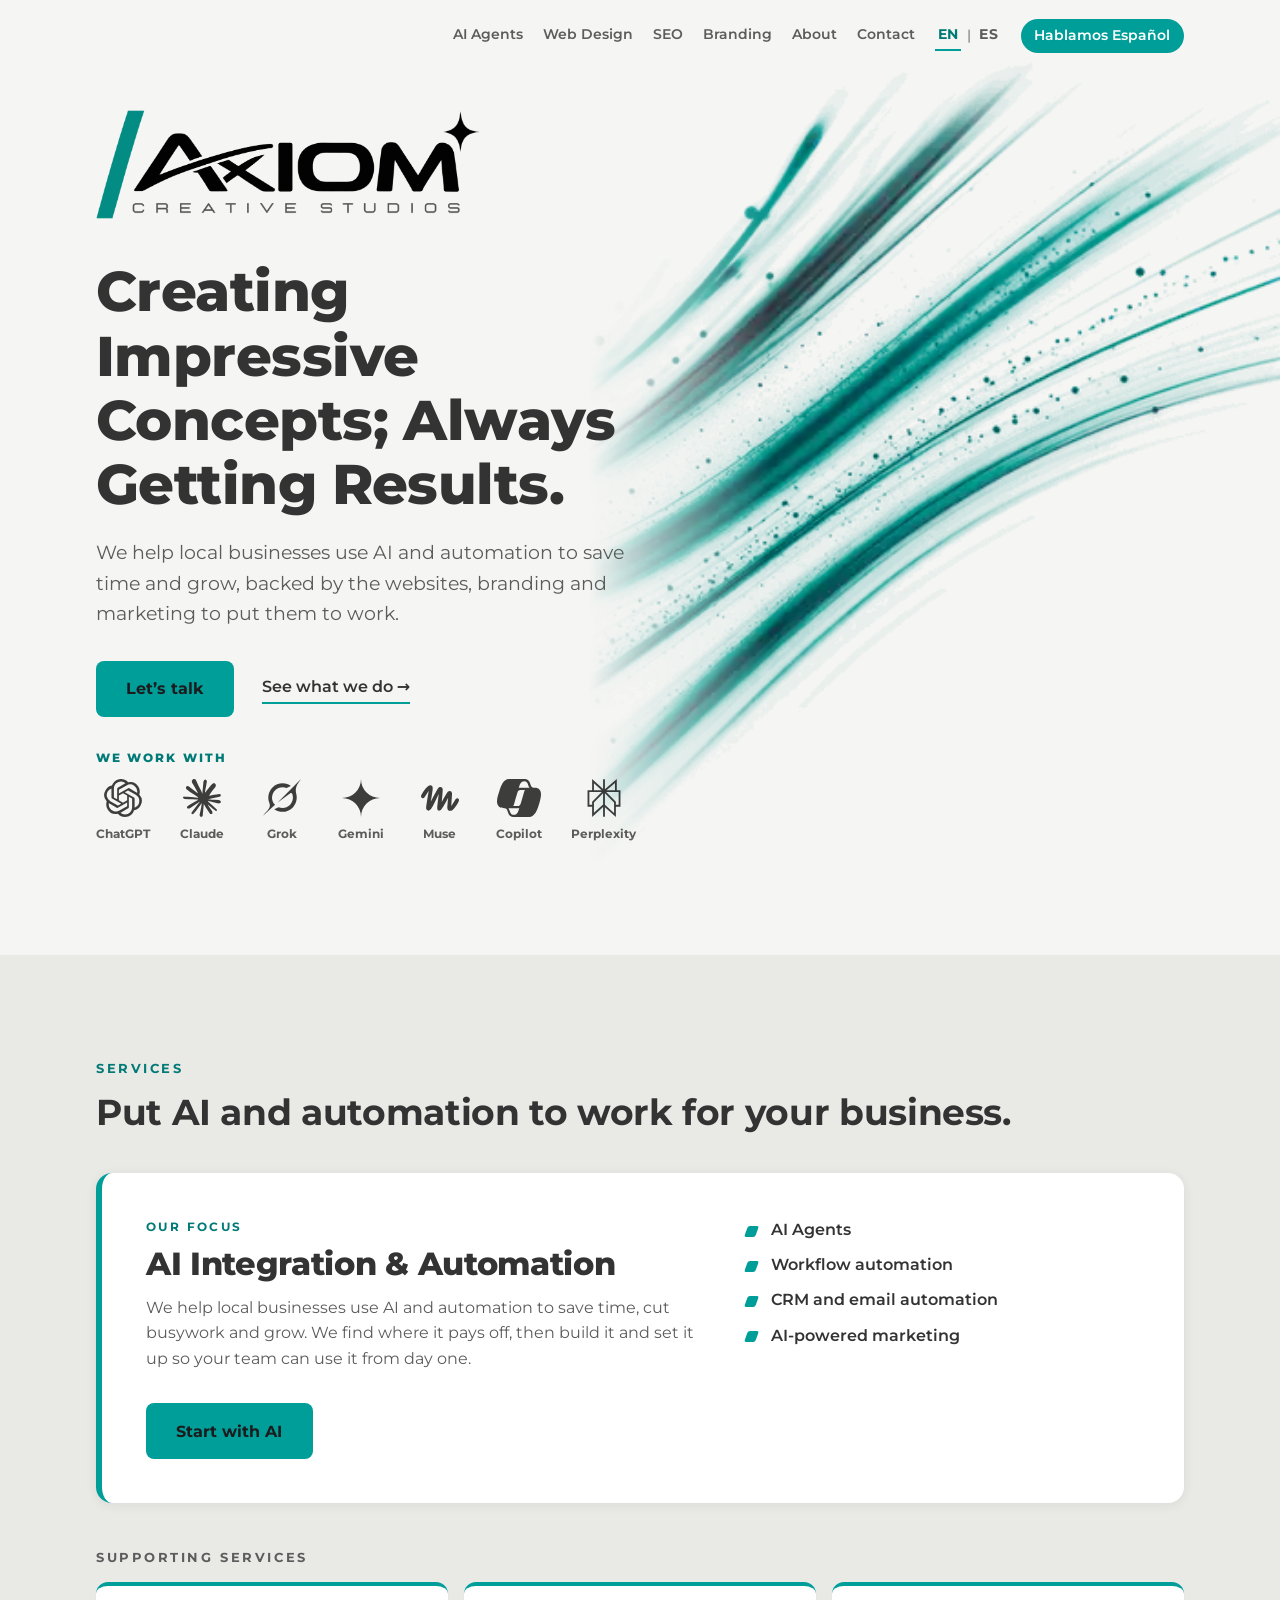
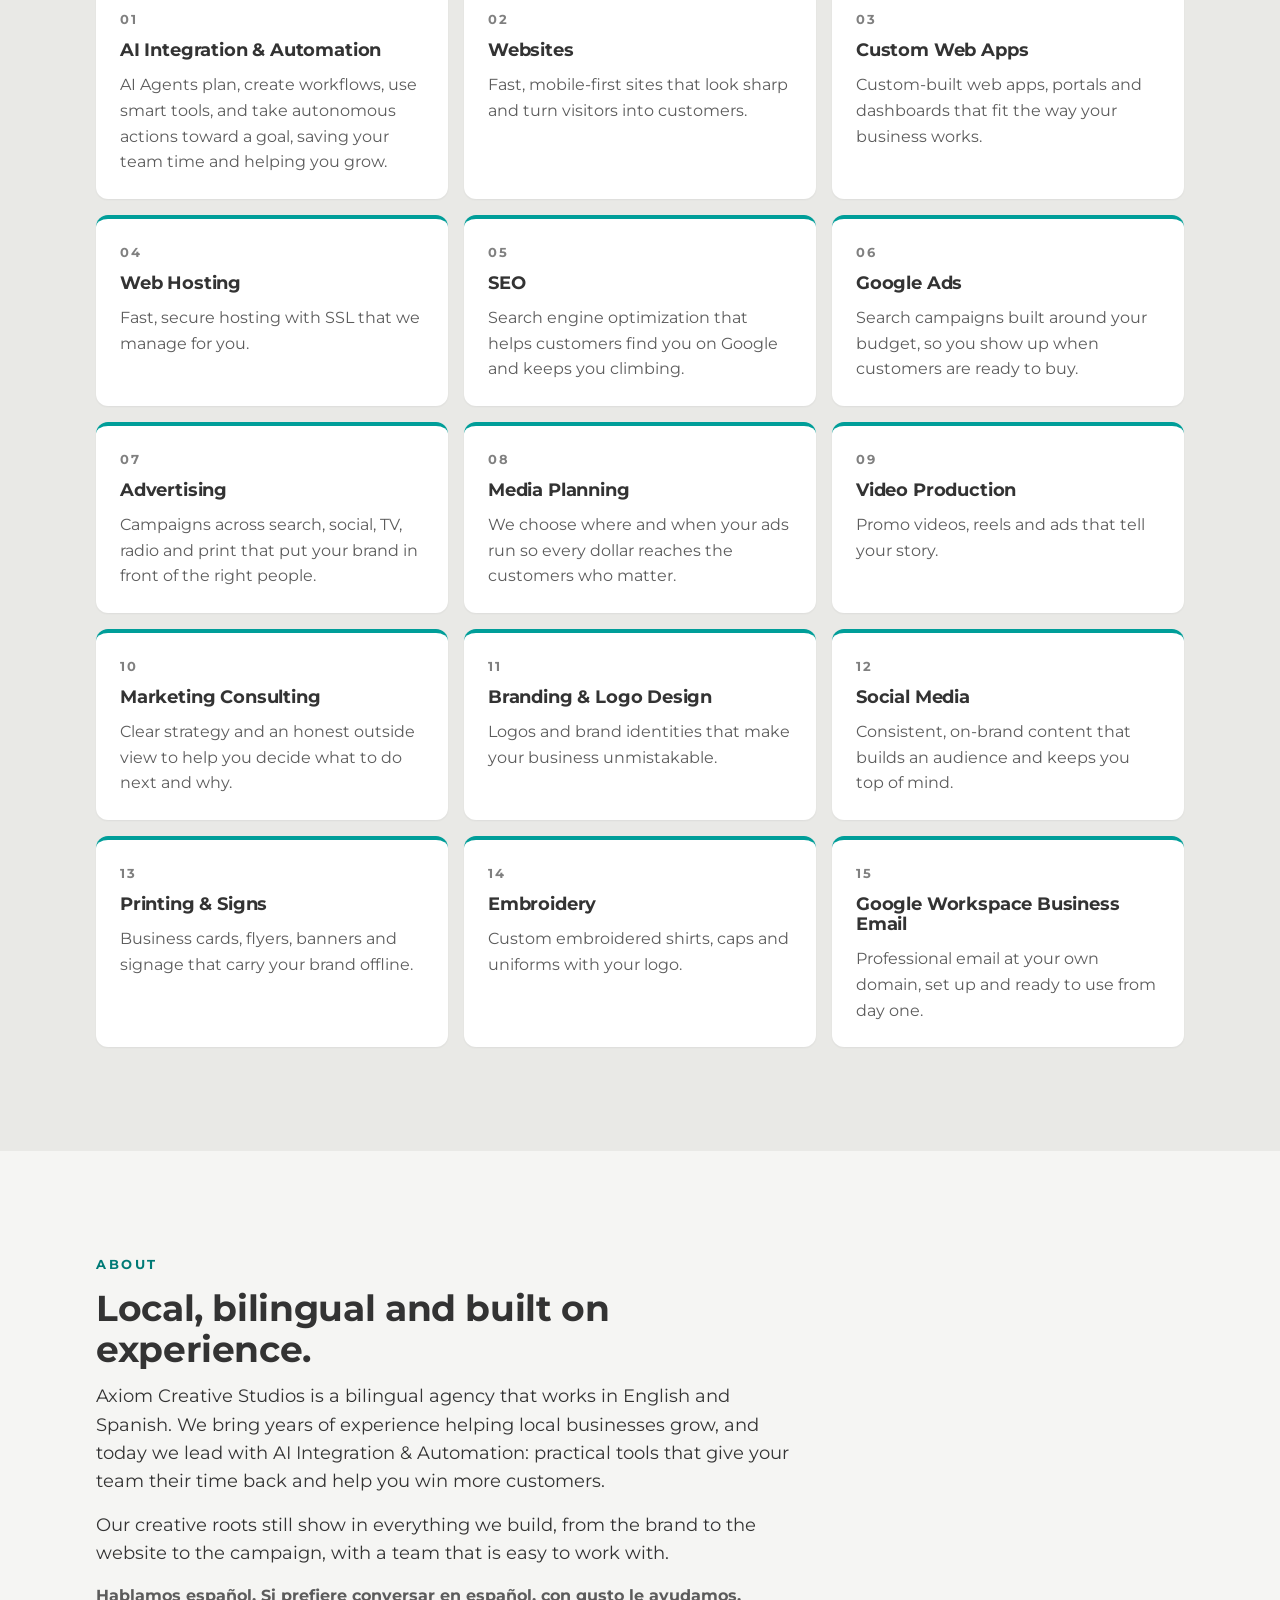
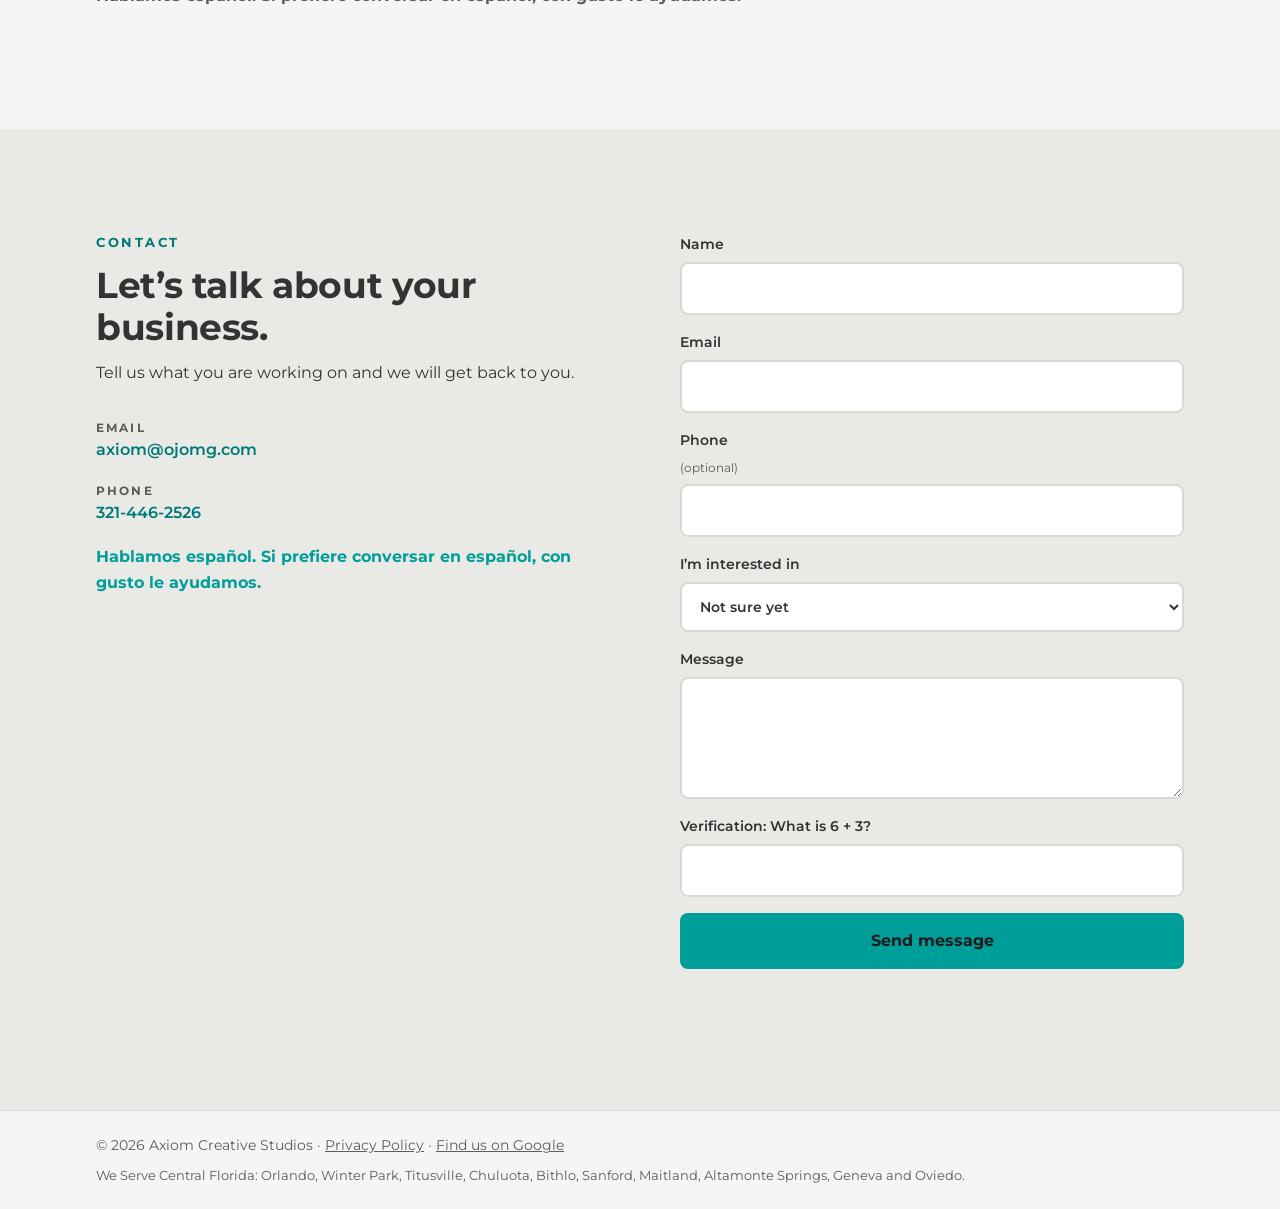
==== commit 2c8b8a7e: "Update Google Business Profile link to the correct share URL" ====
--- a/index.html
+++ b/index.html
@@ -33,7 +33,7 @@
 <link rel="preload" href="assets/fonts/montserrat-latin-wght-normal.woff2" as="font" type="font/woff2" crossorigin>
 <link rel="stylesheet" href="style.css">
 <script type="application/ld+json">
-{"@context": "https://schema.org", "@type": "ProfessionalService", "@id": "https://axiomcreativestudios.com/#organization", "name": "Axiom Creative Studios", "url": "https://axiomcreativestudios.com/", "logo": "https://axiomcreativestudios.com/assets/logo.png", "image": "https://axiomcreativestudios.com/assets/og.png", "description": "Bilingual (English/Spanish) agency serving Orlando and Central Florida, offering AI Integration & Automation, websites, SEO, advertising, branding and marketing services for local businesses.", "email": "axiom@ojomg.com", "telephone": "+1-321-446-2526", "address": {"@type": "PostalAddress", "addressLocality": "Orlando", "addressRegion": "FL", "addressCountry": "US"}, "areaServed": [{"@type": "AdministrativeArea", "name": "Central Florida"}, {"@type": "City", "name": "Orlando", "containedInPlace": {"@type": "State", "name": "Florida"}}, {"@type": "City", "name": "Winter Park", "containedInPlace": {"@type": "State", "name": "Florida"}}, {"@type": "City", "name": "Titusville", "containedInPlace": {"@type": "State", "name": "Florida"}}, {"@type": "City", "name": "Chuluota", "containedInPlace": {"@type": "State", "name": "Florida"}}, {"@type": "City", "name": "Bithlo", "containedInPlace": {"@type": "State", "name": "Florida"}}, {"@type": "City", "name": "Sanford", "containedInPlace": {"@type": "State", "name": "Florida"}}, {"@type": "City", "name": "Maitland", "containedInPlace": {"@type": "State", "name": "Florida"}}, {"@type": "City", "name": "Altamonte Springs", "containedInPlace": {"@type": "State", "name": "Florida"}}, {"@type": "City", "name": "Geneva", "containedInPlace": {"@type": "State", "name": "Florida"}}, {"@type": "City", "name": "Oviedo", "containedInPlace": {"@type": "State", "name": "Florida"}}], "knowsLanguage": ["en", "es"], "availableLanguage": ["English", "Spanish"], "contactPoint": {"@type": "ContactPoint", "contactType": "customer service", "email": "axiom@ojomg.com", "telephone": "+1-321-446-2526", "availableLanguage": ["English", "Spanish"]}, "makesOffer": [{"@type": "Offer", "itemOffered": {"@type": "Service", "name": "AI Integration & Automation"}}, {"@type": "Offer", "itemOffered": {"@type": "Service", "name": "Website Design"}}, {"@type": "Offer", "itemOffered": {"@type": "Service", "name": "Custom Web Apps"}}, {"@type": "Offer", "itemOffered": {"@type": "Service", "name": "Web Hosting"}}, {"@type": "Offer", "itemOffered": {"@type": "Service", "name": "Search Engine Optimization (SEO)"}}, {"@type": "Offer", "itemOffered": {"@type": "Service", "name": "Google Ads"}}, {"@type": "Offer", "itemOffered": {"@type": "Service", "name": "Advertising"}}, {"@type": "Offer", "itemOffered": {"@type": "Service", "name": "Media Planning"}}, {"@type": "Offer", "itemOffered": {"@type": "Service", "name": "Video Production"}}, {"@type": "Offer", "itemOffered": {"@type": "Service", "name": "Marketing Consulting"}}, {"@type": "Offer", "itemOffered": {"@type": "Service", "name": "Branding & Logo Design"}}, {"@type": "Offer", "itemOffered": {"@type": "Service", "name": "Social Media Marketing"}}, {"@type": "Offer", "itemOffered": {"@type": "Service", "name": "Printing & Signs"}}, {"@type": "Offer", "itemOffered": {"@type": "Service", "name": "Embroidery"}}, {"@type": "Offer", "itemOffered": {"@type": "Service", "name": "Google Workspace Business Email"}}], "sameAs": ["https://share.google/5YG49Yme2oJtOhpZ9"]}
+{"@context": "https://schema.org", "@type": "ProfessionalService", "@id": "https://axiomcreativestudios.com/#organization", "name": "Axiom Creative Studios", "url": "https://axiomcreativestudios.com/", "logo": "https://axiomcreativestudios.com/assets/logo.png", "image": "https://axiomcreativestudios.com/assets/og.png", "description": "Bilingual (English/Spanish) agency serving Orlando and Central Florida, offering AI Integration & Automation, websites, SEO, advertising, branding and marketing services for local businesses.", "email": "axiom@ojomg.com", "telephone": "+1-321-446-2526", "address": {"@type": "PostalAddress", "addressLocality": "Orlando", "addressRegion": "FL", "addressCountry": "US"}, "areaServed": [{"@type": "AdministrativeArea", "name": "Central Florida"}, {"@type": "City", "name": "Orlando", "containedInPlace": {"@type": "State", "name": "Florida"}}, {"@type": "City", "name": "Winter Park", "containedInPlace": {"@type": "State", "name": "Florida"}}, {"@type": "City", "name": "Titusville", "containedInPlace": {"@type": "State", "name": "Florida"}}, {"@type": "City", "name": "Chuluota", "containedInPlace": {"@type": "State", "name": "Florida"}}, {"@type": "City", "name": "Bithlo", "containedInPlace": {"@type": "State", "name": "Florida"}}, {"@type": "City", "name": "Sanford", "containedInPlace": {"@type": "State", "name": "Florida"}}, {"@type": "City", "name": "Maitland", "containedInPlace": {"@type": "State", "name": "Florida"}}, {"@type": "City", "name": "Altamonte Springs", "containedInPlace": {"@type": "State", "name": "Florida"}}, {"@type": "City", "name": "Geneva", "containedInPlace": {"@type": "State", "name": "Florida"}}, {"@type": "City", "name": "Oviedo", "containedInPlace": {"@type": "State", "name": "Florida"}}], "knowsLanguage": ["en", "es"], "availableLanguage": ["English", "Spanish"], "contactPoint": {"@type": "ContactPoint", "contactType": "customer service", "email": "axiom@ojomg.com", "telephone": "+1-321-446-2526", "availableLanguage": ["English", "Spanish"]}, "makesOffer": [{"@type": "Offer", "itemOffered": {"@type": "Service", "name": "AI Integration & Automation"}}, {"@type": "Offer", "itemOffered": {"@type": "Service", "name": "Website Design"}}, {"@type": "Offer", "itemOffered": {"@type": "Service", "name": "Custom Web Apps"}}, {"@type": "Offer", "itemOffered": {"@type": "Service", "name": "Web Hosting"}}, {"@type": "Offer", "itemOffered": {"@type": "Service", "name": "Search Engine Optimization (SEO)"}}, {"@type": "Offer", "itemOffered": {"@type": "Service", "name": "Google Ads"}}, {"@type": "Offer", "itemOffered": {"@type": "Service", "name": "Advertising"}}, {"@type": "Offer", "itemOffered": {"@type": "Service", "name": "Media Planning"}}, {"@type": "Offer", "itemOffered": {"@type": "Service", "name": "Video Production"}}, {"@type": "Offer", "itemOffered": {"@type": "Service", "name": "Marketing Consulting"}}, {"@type": "Offer", "itemOffered": {"@type": "Service", "name": "Branding & Logo Design"}}, {"@type": "Offer", "itemOffered": {"@type": "Service", "name": "Social Media Marketing"}}, {"@type": "Offer", "itemOffered": {"@type": "Service", "name": "Printing & Signs"}}, {"@type": "Offer", "itemOffered": {"@type": "Service", "name": "Embroidery"}}, {"@type": "Offer", "itemOffered": {"@type": "Service", "name": "Google Workspace Business Email"}}], "sameAs": ["https://share.google/cW3puCI8cZ83HBCtJ"]}
 </script>
 </head>
 <body>
@@ -190,7 +190,7 @@
 
 <footer class="footer">
   <div class="wrap">
-    <p>&copy; 2026 Axiom Creative Studios &middot; <a href="/privacy/">Privacy Policy</a> &middot; <a href="https://share.google/5YG49Yme2oJtOhpZ9" target="_blank" rel="noopener">Find us on Google</a></p>
+    <p>&copy; 2026 Axiom Creative Studios &middot; <a href="/privacy/">Privacy Policy</a> &middot; <a href="https://share.google/cW3puCI8cZ83HBCtJ" target="_blank" rel="noopener">Find us on Google</a></p>
     <p class="service-area">We Serve Central Florida: Orlando, Winter Park, Titusville, Chuluota, Bithlo, Sanford, Maitland, Altamonte Springs, Geneva and Oviedo.</p>
   </div>
 </footer>
